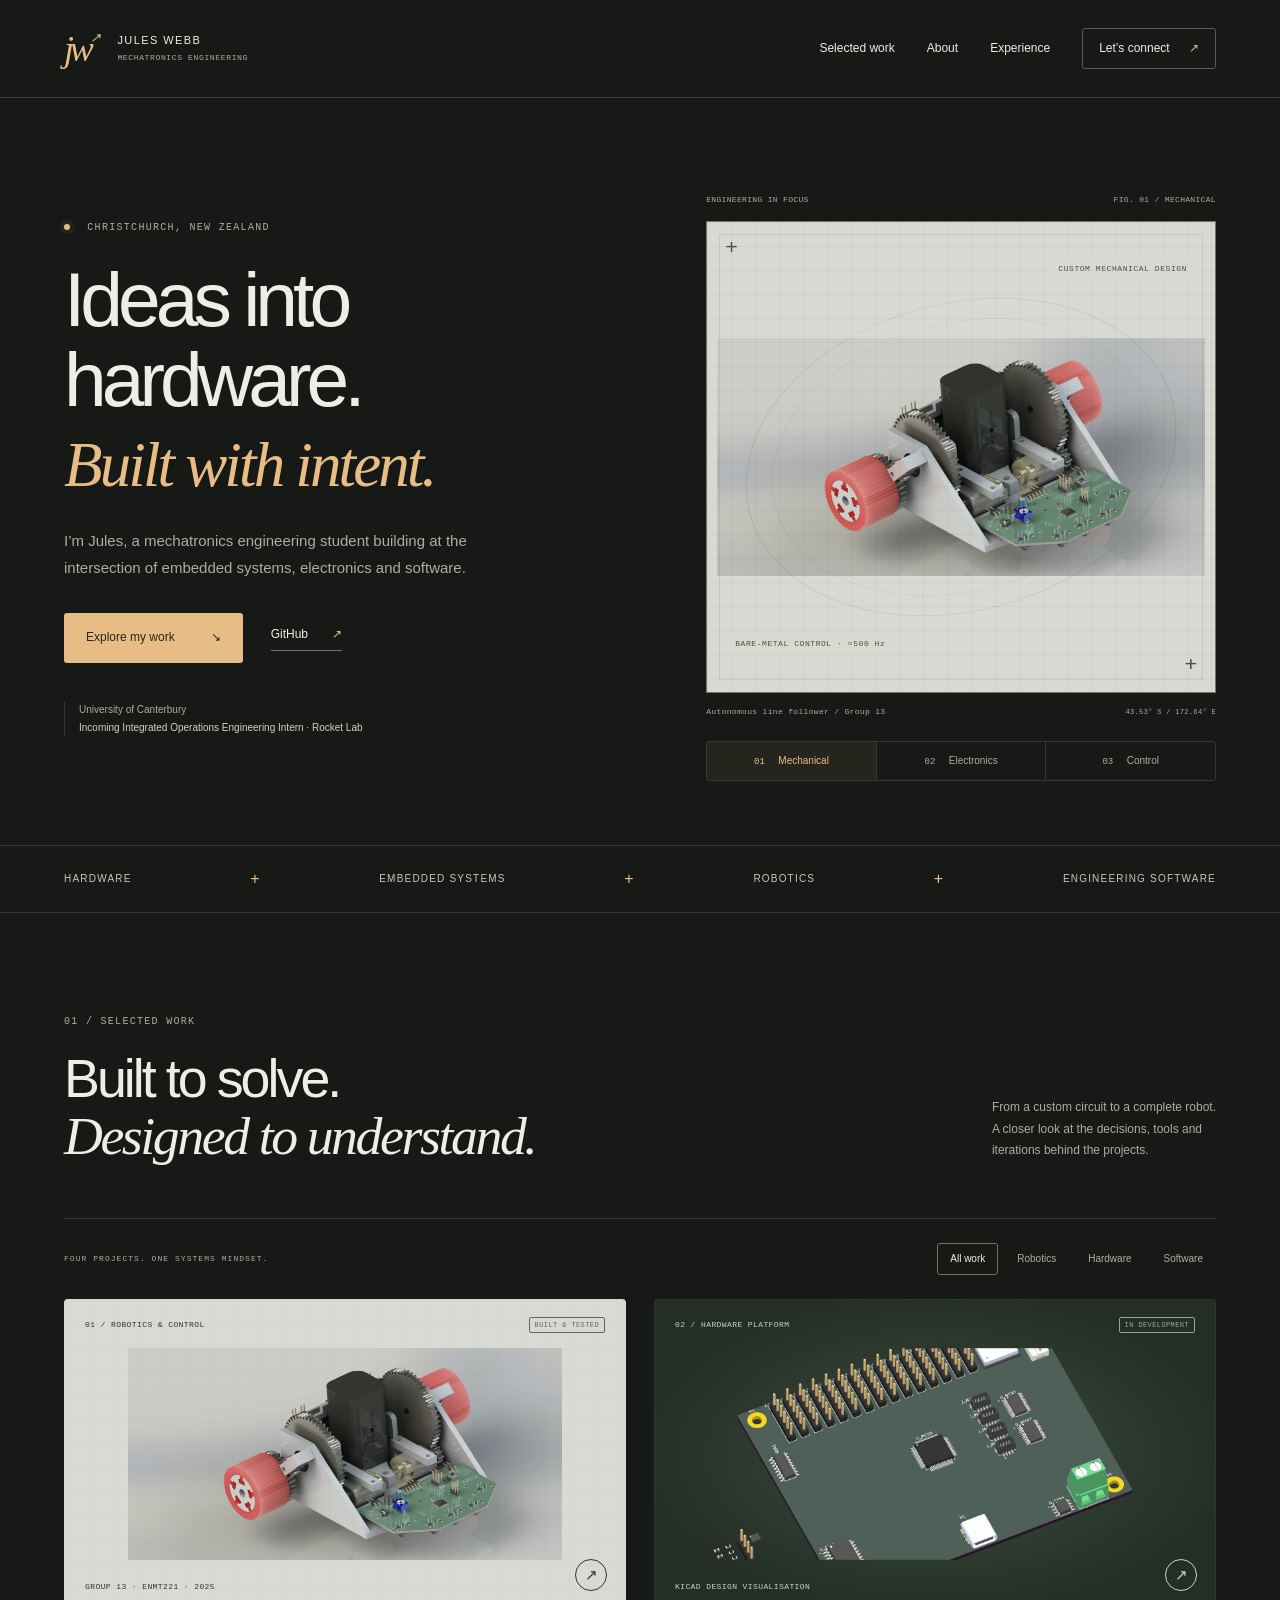
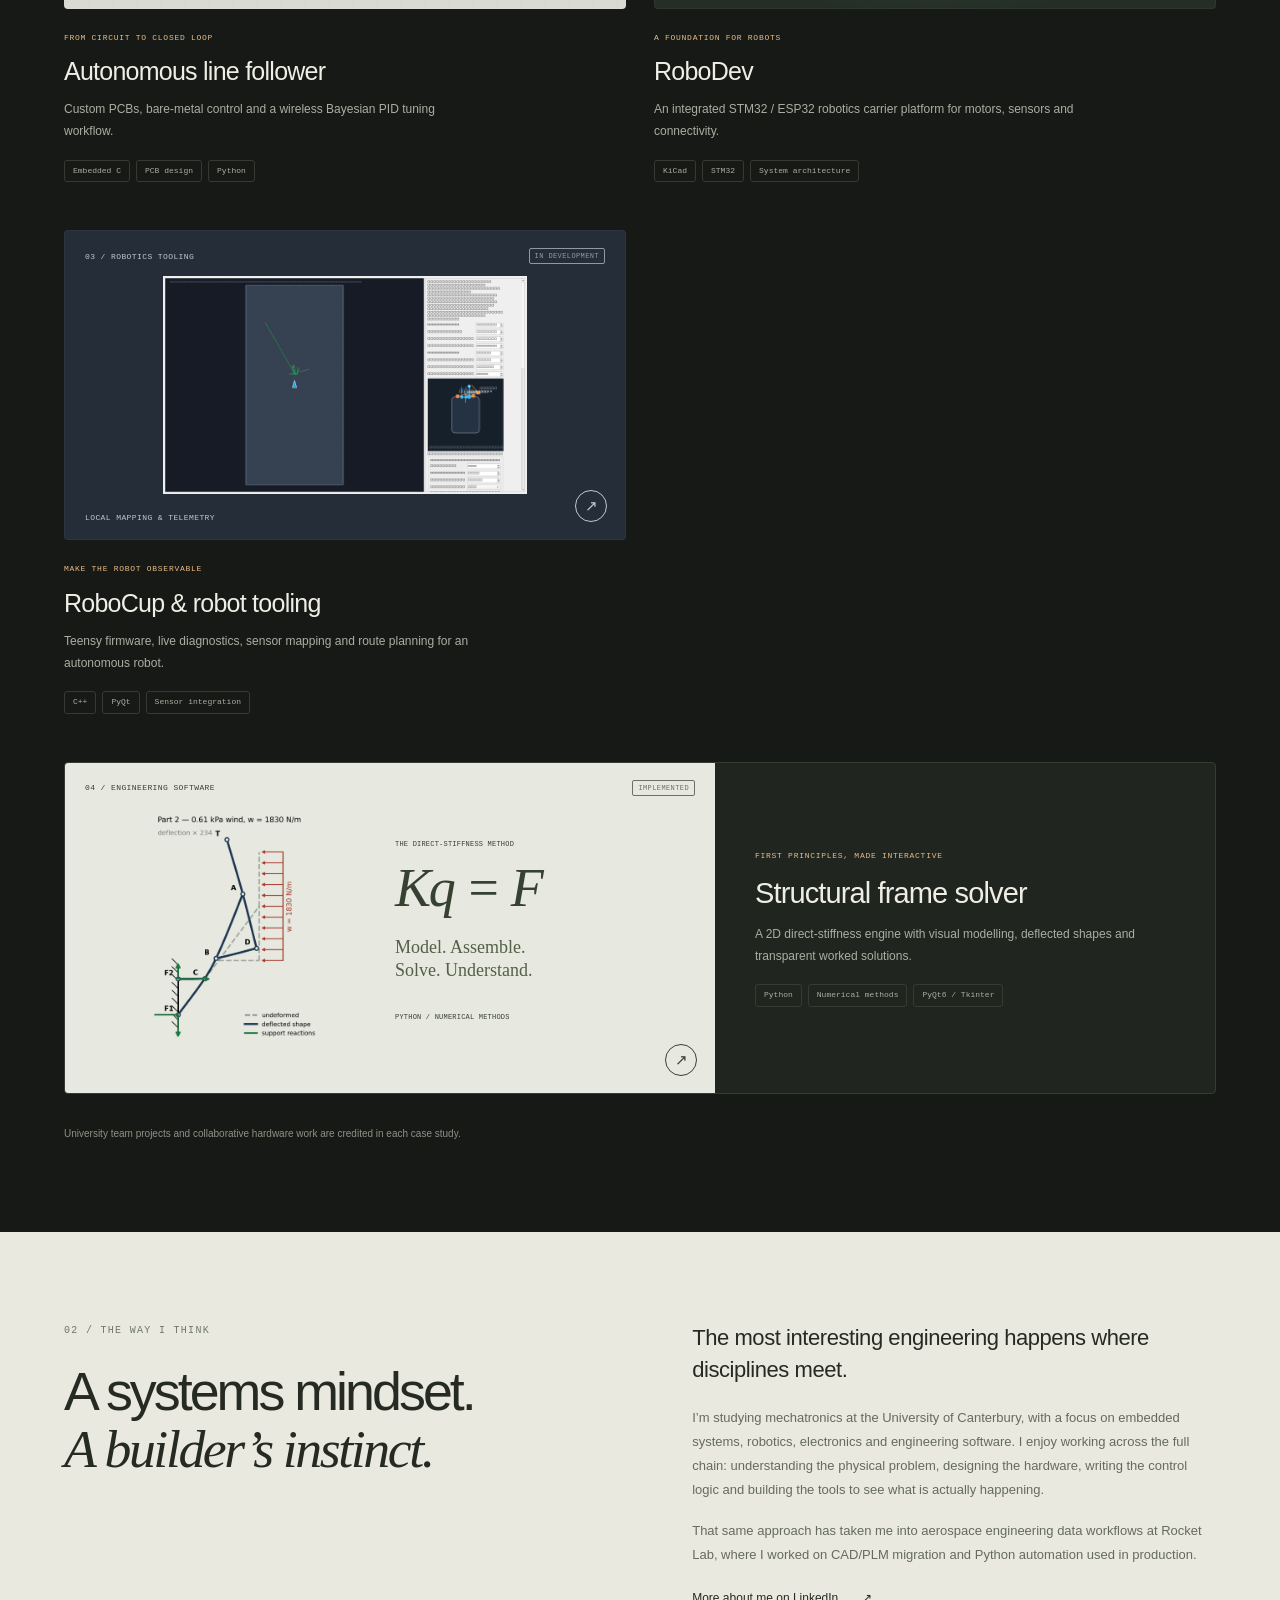
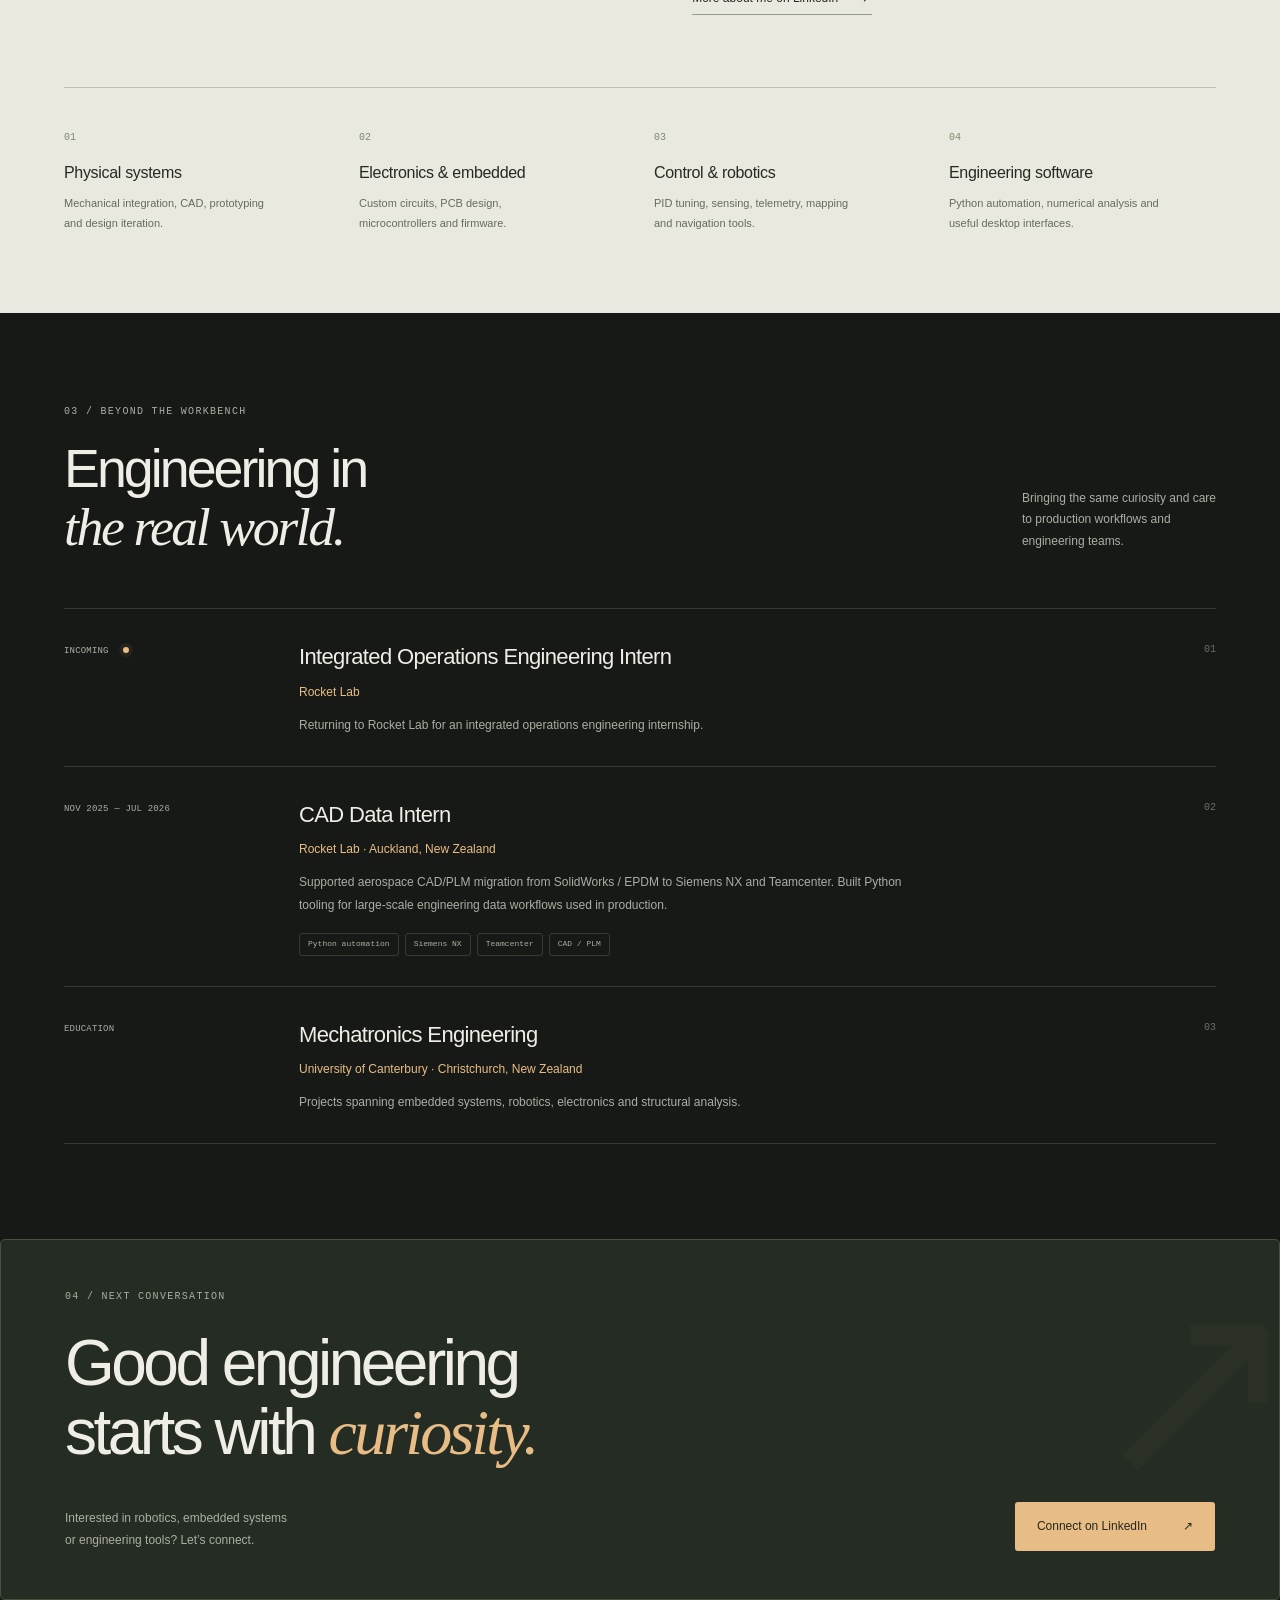
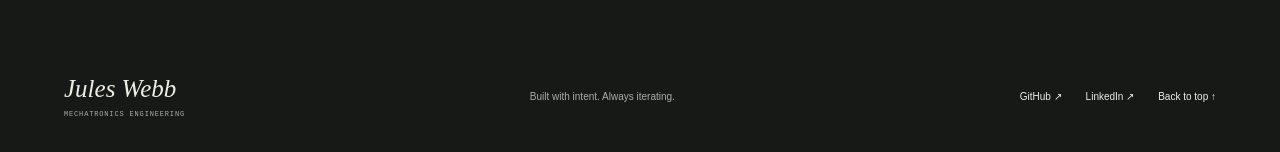
==== index.html @ 987310a7 "Build Jules Webb engineering portfolio for GitHub Pages" ====
<!doctype html>
<html lang="en">
<head>
  <meta charset="utf-8">
  <meta name="viewport" content="width=device-width, initial-scale=1">
  <meta name="theme-color" content="#171916">
  <title>Jules Webb — Mechatronics & Engineering</title>
  <meta name="description" content="Jules Webb's engineering portfolio. Embedded systems, custom electronics, robotics and engineering software. University of Canterbury · Rocket Lab experience.">
  <link rel="canonical" href="https://juleswwebb.github.io/portfolio/">
  <meta property="og:type" content="website">
  <meta property="og:title" content="Jules Webb — Engineering, from first principles to real systems.">
  <meta property="og:description" content="Explore projects in embedded systems, robotics, PCB design and engineering software.">
  <meta property="og:url" content="https://juleswwebb.github.io/portfolio/">
  <meta property="og:image" content="https://juleswwebb.github.io/portfolio/assets/social-preview.png">
  <meta name="twitter:card" content="summary_large_image">
  <link rel="icon" href="assets/favicon.svg" type="image/svg+xml">
  <link rel="stylesheet" href="styles.css">
  <script defer src="app.js"></script>
</head>
<body>
  <a class="skip-link" href="#main">Skip to content</a>
  <header class="header">
    <a class="brand" href="./" aria-label="Jules Webb, home"><span class="monogram">jw<span>↗</span></span><span>JULES WEBB<span class="brand-sub">MECHATRONICS ENGINEERING</span></span></a>
    <button class="menu-toggle" aria-expanded="false" aria-controls="navigation">Menu <span>+</span></button>
    <nav id="navigation" aria-label="Main navigation"><a href="#work">Selected work</a><a href="#about">About</a><a href="#experience">Experience</a><a class="nav-contact" href="#contact">Let’s connect <span>↗</span></a></nav>
  </header>
  <main id="main">
    <section class="hero wrap">
      <div class="hero-copy">
        <p class="eyebrow"><span class="status-dot"></span> CHRISTCHURCH, NEW ZEALAND</p>
        <h1>Ideas into<br>hardware.<br><em>Built with intent.</em></h1>
        <p class="hero-description">I’m Jules, a mechatronics engineering student building at the intersection of embedded systems, electronics and software.</p>
        <div class="hero-actions"><a class="button button-accent" href="#work">Explore my work <span>↘</span></a><a class="text-link" href="https://github.com/juleswwebb" target="_blank" rel="noopener noreferrer">GitHub <span>↗</span></a></div>
        <div class="hero-note"><span class="note-line"></span><p>University of Canterbury<br><strong>Incoming Integrated Operations Engineering Intern · Rocket Lab</strong></p></div>
      </div>
      <div class="hero-art" aria-label="Interactive views of the line-following robot project">
        <div class="art-heading"><span>ENGINEERING IN FOCUS</span><span>FIG. 01 / <span id="view-number">MECHANICAL</span></span></div>
        <div class="art-stage">
          <div class="crosshair crosshair-one" aria-hidden="true">+</div><div class="crosshair crosshair-two" aria-hidden="true">+</div>
          <div class="art-orbit" aria-hidden="true"></div>
          <img id="hero-image" src="assets/line-follower.webp" width="1600" height="781" alt="CAD render of the Group 13 line-following robot, showing the chassis, motors and front sensor board" fetchpriority="high">
          <span class="art-label label-top" id="art-label-top">CUSTOM MECHANICAL DESIGN</span>
          <span class="art-label label-bottom" id="art-label-bottom">BARE-METAL CONTROL · ≈500 Hz</span>
        </div>
        <div class="art-footer"><span id="view-caption" aria-live="polite">Autonomous line follower / Group 13</span><span class="art-coordinate">43.53° S / 172.64° E</span></div>
        <div class="view-controls" role="group" aria-label="Explore the robot’s subsystems"><button aria-pressed="true" data-view="mechanical">01 <span>Mechanical</span></button><button aria-pressed="false" data-view="electronics">02 <span>Electronics</span></button><button aria-pressed="false" data-view="control">03 <span>Control</span></button></div>
      </div>
    </section>
    <div class="discipline-strip"><div class="wrap"><span>HARDWARE</span><span class="strip-plus">+</span><span>EMBEDDED SYSTEMS</span><span class="strip-plus">+</span><span>ROBOTICS</span><span class="strip-plus">+</span><span>ENGINEERING SOFTWARE</span></div></div>
    <section id="work" class="work-section wrap">
      <div class="section-heading reveal"><div><p class="eyebrow">01 / SELECTED WORK</p><h2>Built to solve.<br><em>Designed to understand.</em></h2></div><p>From a custom circuit to a complete robot.<br>A closer look at the decisions, tools and<br>iterations behind the projects.</p></div>
      <div class="work-toolbar"><span class="small-label">FOUR PROJECTS. ONE SYSTEMS MINDSET.</span><div class="filters" role="group" aria-label="Filter projects"><button data-filter="all" aria-pressed="true">All work</button><button data-filter="robotics" aria-pressed="false">Robotics</button><button data-filter="hardware" aria-pressed="false">Hardware</button><button data-filter="software" aria-pressed="false">Software</button></div></div>
      <div class="project-grid" id="project-grid">
        <a class="project-card project-featured reveal" data-categories="robotics hardware software" href="line-follower.html">
          <div class="project-image image-light"><div class="image-topline"><span>01 / ROBOTICS & CONTROL</span><span class="project-status">BUILT & TESTED</span></div><img src="assets/line-follower.webp" width="1600" height="781" alt="Line-following robot CAD assembly" loading="lazy"><span class="image-caption">GROUP 13 · ENMT221 · 2025</span><span class="project-arrow" aria-hidden="true">↗</span></div>
          <div class="project-info"><div><p class="eyebrow">FROM CIRCUIT TO CLOSED LOOP</p><h3>Autonomous line follower</h3><p>Custom PCBs, bare-metal control and a wireless Bayesian PID tuning workflow.</p></div><div class="tags"><span>Embedded C</span><span>PCB design</span><span>Python</span></div></div>
        </a>
        <a class="project-card reveal" data-categories="hardware" href="robodev.html">
          <div class="project-image image-board"><div class="image-topline"><span>02 / HARDWARE PLATFORM</span><span class="project-status">IN DEVELOPMENT</span></div><img src="assets/robodev-board.webp" width="1400" height="1000" alt="KiCad 3D view of the RoboDev signals board design in progress" loading="lazy"><span class="image-caption">KICAD DESIGN VISUALISATION</span><span class="project-arrow" aria-hidden="true">↗</span></div>
          <div class="project-info"><div><p class="eyebrow">A FOUNDATION FOR ROBOTS</p><h3>RoboDev</h3><p>An integrated STM32 / ESP32 robotics carrier platform for motors, sensors and connectivity.</p></div><div class="tags"><span>KiCad</span><span>STM32</span><span>System architecture</span></div></div>
        </a>
        <a class="project-card reveal" data-categories="robotics software" href="robocup.html">
          <div class="project-image image-arena"><div class="image-topline"><span>03 / ROBOTICS TOOLING</span><span class="project-status">IN DEVELOPMENT</span></div><img src="assets/arena-map.webp" width="1500" height="900" alt="Robot arena mapping tool displaying measured range observations and the robot trail" loading="lazy"><span class="image-caption">LOCAL MAPPING & TELEMETRY</span><span class="project-arrow" aria-hidden="true">↗</span></div>
          <div class="project-info"><div><p class="eyebrow">MAKE THE ROBOT OBSERVABLE</p><h3>RoboCup & robot tooling</h3><p>Teensy firmware, live diagnostics, sensor mapping and route planning for an autonomous robot.</p></div><div class="tags"><span>C++</span><span>PyQt</span><span>Sensor integration</span></div></div>
        </a>
        <a class="project-card project-wide reveal" data-categories="software" href="frame-solver.html">
          <div class="project-image image-frame"><div class="image-topline"><span>04 / ENGINEERING SOFTWARE</span><span class="project-status">IMPLEMENTED</span></div><div class="frame-presentation"><img src="assets/frame-analysis.webp" width="856" height="1145" alt="Structural frame analysis showing undeformed and deflected shapes with support reactions" loading="lazy"><div class="frame-equation" aria-hidden="true"><span>THE DIRECT-STIFFNESS METHOD</span><strong>Kq = F</strong><p>Model. Assemble.<br>Solve. Understand.</p><span>PYTHON / NUMERICAL METHODS</span></div></div><span class="project-arrow" aria-hidden="true">↗</span></div>
          <div class="project-info"><div><p class="eyebrow">FIRST PRINCIPLES, MADE INTERACTIVE</p><h3>Structural frame solver</h3><p>A 2D direct-stiffness engine with visual modelling, deflected shapes and transparent worked solutions.</p></div><div class="tags"><span>Python</span><span>Numerical methods</span><span>PyQt6 / Tkinter</span></div></div>
        </a>
      </div>
      <p class="work-footnote">University team projects and collaborative hardware work are credited in each case study.</p>
    </section>
    <section id="about" class="about-section">
      <div class="wrap about-layout"><div class="reveal"><p class="eyebrow">02 / THE WAY I THINK</p><h2>A systems mindset.<br><em>A builder’s instinct.</em></h2></div><div class="about-copy reveal"><p class="large-copy">The most interesting engineering happens where disciplines meet.</p><p>I’m studying mechatronics at the University of Canterbury, with a focus on embedded systems, robotics, electronics and engineering software. I enjoy working across the full chain: understanding the physical problem, designing the hardware, writing the control logic and building the tools to see what is actually happening.</p><p>That same approach has taken me into aerospace engineering data workflows at Rocket Lab, where I worked on CAD/PLM migration and Python automation used in production.</p><a class="text-link dark-link" href="https://www.linkedin.com/in/jules-webb-585821216/" target="_blank" rel="noopener noreferrer">More about me on LinkedIn <span>↗</span></a></div>
      <div class="capability-grid"><div class="capability reveal"><span>01</span><h3>Physical systems</h3><p>Mechanical integration, CAD, prototyping and design iteration.</p></div><div class="capability reveal"><span>02</span><h3>Electronics & embedded</h3><p>Custom circuits, PCB design, microcontrollers and firmware.</p></div><div class="capability reveal"><span>03</span><h3>Control & robotics</h3><p>PID tuning, sensing, telemetry, mapping and navigation tools.</p></div><div class="capability reveal"><span>04</span><h3>Engineering software</h3><p>Python automation, numerical analysis and useful desktop interfaces.</p></div></div></div>
    </section>
    <section id="experience" class="experience-section wrap">
      <div class="section-heading reveal"><div><p class="eyebrow">03 / BEYOND THE WORKBENCH</p><h2>Engineering in<br><em>the real world.</em></h2></div><p>Bringing the same curiosity and care<br>to production workflows and<br>engineering teams.</p></div>
      <div class="experience-row reveal"><div class="experience-date">INCOMING<span class="status-dot"></span></div><div><h3>Integrated Operations Engineering Intern</h3><p class="experience-company">Rocket Lab</p><p class="experience-description">Returning to Rocket Lab for an integrated operations engineering internship.</p></div><span class="experience-index">01</span></div>
      <div class="experience-row reveal"><div class="experience-date">NOV 2025 — JUL 2026</div><div><h3>CAD Data Intern</h3><p class="experience-company">Rocket Lab · Auckland, New Zealand</p><p class="experience-description">Supported aerospace CAD/PLM migration from SolidWorks / EPDM to Siemens NX and Teamcenter. Built Python tooling for large-scale engineering data workflows used in production.</p><div class="tags"><span>Python automation</span><span>Siemens NX</span><span>Teamcenter</span><span>CAD / PLM</span></div></div><span class="experience-index">02</span></div>
      <div class="experience-row reveal"><div class="experience-date">EDUCATION</div><div><h3>Mechatronics Engineering</h3><p class="experience-company">University of Canterbury · Christchurch, New Zealand</p><p class="experience-description">Projects spanning embedded systems, robotics, electronics and structural analysis.</p></div><span class="experience-index">03</span></div>
    </section>
    <section id="contact" class="contact-section wrap reveal"><p class="eyebrow">04 / NEXT CONVERSATION</p><h2>Good engineering<br>starts with <em>curiosity.</em></h2><div class="contact-bottom"><p>Interested in robotics, embedded systems<br>or engineering tools? Let’s connect.</p><a class="button button-accent" href="https://www.linkedin.com/in/jules-webb-585821216/" target="_blank" rel="noopener noreferrer">Connect on LinkedIn <span>↗</span></a></div><div class="contact-orbit" aria-hidden="true">↗</div></section>
  </main>
  <footer class="footer wrap"><a class="footer-name" href="./">Jules Webb<span>MECHATRONICS ENGINEERING</span></a><p>Built with intent. Always iterating.</p><div><a href="https://github.com/juleswwebb" target="_blank" rel="noopener noreferrer">GitHub ↗</a><a href="https://www.linkedin.com/in/jules-webb-585821216/" target="_blank" rel="noopener noreferrer">LinkedIn ↗</a><a href="#main">Back to top ↑</a></div></footer>
</body>
</html>
---- styles.css ----
@charset "UTF-8";
:root{--bg:#171916;--panel:#20231f;--ink:#efeee6;--muted:#abaea3;--line:#353a32;--accent:#e8bd85;--paper:#eae9df;--dark:#252a22;--sans:Arial,Helvetica,sans-serif;--serif:Georgia,'Times New Roman',serif;--mono:'SFMono-Regular',Consolas,'Liberation Mono',monospace}
*{box-sizing:border-box}html{scroll-behavior:smooth;scroll-padding-top:100px}body{margin:0;background:var(--bg);color:var(--ink);font-family:var(--sans);font-size:15px;line-height:1.6;-webkit-font-smoothing:antialiased}a{color:inherit;text-decoration:none}button{font:inherit;color:inherit;cursor:pointer}button,a{-webkit-tap-highlight-color:transparent}button{background:none;border:0}img{max-width:100%;display:block}::selection{color:var(--bg);background:var(--accent)}:focus-visible{outline:2px solid var(--accent);outline-offset:6px}button:focus-visible{outline-offset:3px}h1,h2,h3,p{margin:0}h1,h2{font-weight:400;line-height:1.07;letter-spacing:-.055em}h1 em,h2 em{font-family:var(--serif);font-weight:400;letter-spacing:-.045em}h3{font-weight:500;letter-spacing:-.03em}p{color:var(--muted)}.wrap{max-width:1320px;padding-left:64px;padding-right:64px;margin:auto}.eyebrow,.small-label{font-family:var(--mono);font-size:10px;line-height:1.7;letter-spacing:.13em;color:var(--muted)}.eyebrow{margin-bottom:24px}.status-dot{display:inline-block;width:6px;height:6px;border-radius:50%;background:var(--accent);margin-right:10px;box-shadow:0 0 0 4px #e8bd8510}.header{max-width:1480px;margin:auto;padding:28px 64px;display:flex;align-items:center;justify-content:space-between;gap:24px;border-bottom:1px solid var(--line)}.brand{display:flex;align-items:center;gap:16px;font-size:11px;letter-spacing:.13em}.monogram{font-family:var(--serif);font-style:italic;font-size:36px;line-height:1;letter-spacing:-.12em;position:relative;padding-right:12px;color:var(--accent)}.monogram>span{font-family:var(--sans);font-size:13px;position:absolute;top:0;right:0;letter-spacing:0}.brand-sub{display:block;font-family:var(--mono);font-size:8px;color:var(--muted);letter-spacing:.08em;margin-top:3px}.header nav{display:flex;align-items:center;gap:32px;font-size:12px}.header nav>a{transition:color .2s}.header nav>a:hover{color:var(--accent)}.nav-contact{border:1px solid #595c50;padding:10px 16px;border-radius:3px}.nav-contact span{margin-left:16px;color:var(--accent)}.menu-toggle{display:none}.hero{padding-top:86px;padding-bottom:74px;display:grid;grid-template-columns:1.15fr 1fr;gap:56px;align-items:center}.hero h1{font-size:clamp(58px,6vw,85px);line-height:1.04;letter-spacing:-.065em}.hero h1 em{font-size:.82em;white-space:nowrap;color:var(--accent)}.hero-description{max-width:420px;font-size:15px;line-height:1.8;margin-top:28px}.hero-actions{display:flex;align-items:center;gap:28px;margin-top:32px}.button{display:inline-flex;align-items:center;justify-content:space-between;gap:36px;font-size:12px;padding:15px 22px;border-radius:3px;transition:background .2s,transform .2s}.button:hover{transform:translateY(-2px)}.button-accent{background:var(--accent);color:#23281f}.button-accent:hover{background:#f4d2a6}.text-link{font-size:12px;display:inline-flex;gap:24px;align-items:center;border-bottom:1px solid #707368;padding-bottom:6px}.text-link span{color:var(--accent)}.hero-note{display:flex;gap:14px;margin-top:38px;align-items:center}.note-line{height:34px;border-left:1px solid var(--line)}.hero-note p{font-size:10px;line-height:1.8}.hero-note strong{font-weight:400;color:#d0d2c8;font-size:10px}.hero-art{min-width:0;position:relative;transform:translateY(10px)}.art-heading,.art-footer{display:flex;align-items:center;justify-content:space-between;font-family:var(--mono);font-size:8px;letter-spacing:.04em;color:var(--muted);gap:8px}.art-heading{padding-bottom:14px}.art-stage{position:relative;background:#d8d9d2;aspect-ratio:1.08;overflow:hidden;border:1px solid #6e7766;color:#485145;background-image:linear-gradient(#64735a12 1px,transparent 1px),linear-gradient(90deg,#64735a12 1px,transparent 1px);background-size:24px 24px}.art-stage::after{content:'';position:absolute;inset:12px;border:1px solid #626e5526;pointer-events:none}.art-stage img{width:100%;height:100%;object-fit:contain;padding:44px 10px;mix-blend-mode:multiply;position:relative;z-index:1;transition:opacity .18s;filter:contrast(1.025)}.art-stage[data-view="electronics"]{background:#102031}.art-stage[data-view="electronics"] img{mix-blend-mode:normal;padding:28px;object-fit:contain}.art-stage[data-view="control"]{background:#e4e4e0}.art-stage[data-view="control"] img{mix-blend-mode:normal;padding:40px 20px}.art-orbit{position:absolute;inset:35px;border:1px solid #6e77662a;border-radius:50%;transform:rotate(-15deg) scaleY(.77)}.art-orbit::before{content:'';position:absolute;inset:25px;border:1px dashed #6e776631;border-radius:50%}.crosshair{position:absolute;font-family:var(--mono);font-size:21px;line-height:1;z-index:2}.crosshair-one{top:16px;left:18px}.crosshair-two{bottom:16px;right:18px}.art-label{position:absolute;z-index:2;font:8px var(--mono);letter-spacing:.07em;background:#d8d9d2c9;padding:6px 8px}.label-top{top:36px;right:20px}.label-bottom{bottom:38px;left:20px}.art-footer{padding-top:13px;font-size:8px}.art-coordinate{font-size:7px}.view-controls{display:flex;border:1px solid var(--line);margin-top:22px;border-radius:3px;overflow:hidden}.view-controls button{font-family:var(--mono);font-size:9px;flex:1;padding:11px 5px;color:var(--muted);transition:background .2s}.view-controls button+button{border-left:1px solid var(--line)}.view-controls button span{font-family:var(--sans);margin-left:8px;font-size:10px}.view-controls button[aria-pressed="true"]{background:#e8bd8512;color:var(--accent)}.view-controls button:hover{background:#e8bd850a}.discipline-strip{border-top:1px solid var(--line);border-bottom:1px solid var(--line)}.discipline-strip .wrap{display:flex;justify-content:space-between;align-items:center;padding-top:20px;padding-bottom:20px;gap:18px;font-size:10px;letter-spacing:.12em;color:#c6c8bc}.strip-plus{color:var(--accent);font-size:16px}.work-section{padding-top:100px;padding-bottom:90px}.section-heading{display:flex;justify-content:space-between;gap:40px;align-items:flex-end;margin-bottom:52px}.section-heading h2,.about-section h2{font-size:clamp(36px,4.2vw,56px)}.section-heading>p{font-size:12px;line-height:1.8;padding-bottom:4px}.section-heading .eyebrow{margin-bottom:20px}.work-toolbar{display:flex;align-items:center;justify-content:space-between;border-top:1px solid var(--line);padding:24px 0}.small-label{font-size:8px}.filters{display:flex;gap:6px}.filters button{font-size:10px;color:var(--muted);padding:7px 12px;border:1px solid transparent;border-radius:3px}.filters button[aria-pressed="true"]{border-color:#6b7260;color:var(--ink)}.filters button:hover{color:var(--accent)}.project-grid{display:grid;grid-template-columns:1fr 1fr;gap:48px 28px}.project-card{min-width:0;display:block}.project-card[hidden]{display:none}.project-image{position:relative;height:310px;overflow:hidden;background:var(--panel);border-radius:4px;border:1px solid #ffffff0a}.project-image>img{width:100%;height:100%;object-fit:contain;padding:48px 12px;transition:transform .65s cubic-bezier(.2,.8,.2,1)}.project-card:hover .project-image>img{transform:scale(1.045)}.project-card:hover .project-arrow{background:var(--accent);color:var(--bg);transform:translate(2px,-2px)}.image-light{background:#d9dad3;color:#30372c;background-image:linear-gradient(#7082610b 1px,transparent 1px),linear-gradient(90deg,#7082610b 1px,transparent 1px);background-size:24px 24px}.image-light>img{mix-blend-mode:multiply}.image-topline{position:absolute;left:20px;right:20px;top:17px;display:flex;justify-content:space-between;align-items:center;font:8px var(--mono);letter-spacing:.05em;z-index:2;gap:10px}.project-status{border:1px solid currentColor;border-radius:2px;padding:3px 5px;opacity:.7;font-size:7px;white-space:nowrap}.image-caption{position:absolute;bottom:17px;left:20px;font:8px var(--mono);letter-spacing:.05em;z-index:2}.project-arrow{position:absolute;right:18px;bottom:17px;border:1px solid currentColor;border-radius:50%;width:32px;height:32px;display:grid;place-items:center;transition:background .2s,transform .2s;z-index:2}.image-board{background:#242e27;color:#cad3c7;background-image:radial-gradient(ellipse at center,#3d4e3d 0,transparent 75%)}.image-board>img{padding:39px 32px;object-fit:cover;object-position:center;transform:scale(.92)}.project-card:hover .image-board>img{transform:scale(.97)}.image-arena{background:#242d38;color:#bdc8d5}.image-arena>img{padding:45px 22px;object-fit:contain}.project-info{padding-top:22px}.project-info .eyebrow{font-size:8px;letter-spacing:.09em;color:var(--accent);margin-bottom:7px}.project-info h3{font-size:25px;margin-bottom:8px}.project-info p:not(.eyebrow){font-size:12px;line-height:1.8;max-width:420px}.tags{display:flex;flex-wrap:wrap;gap:6px;margin-top:17px}.tags span{font-family:var(--mono);font-size:8px;border:1px solid var(--line);padding:4px 8px;border-radius:3px;color:var(--muted)}.project-wide{grid-column:1/-1;display:grid;grid-template-columns:1.3fr 1fr;align-items:center;background:#21251f;border:1px solid var(--line);border-radius:4px;overflow:hidden}.project-wide .project-image{border:0;border-radius:0;height:330px}.project-wide .project-info{padding:32px 40px}.project-wide .project-info h3{font-size:29px}.image-frame{background:#e7e8df;color:#374131}.frame-presentation{display:grid;grid-template-columns:1fr 1fr;height:100%;align-items:center;padding:40px 25px;gap:10px}.frame-presentation>img{max-height:240px;max-width:100%;width:auto;margin:auto;mix-blend-mode:multiply;transition:transform .5s}.project-card:hover .frame-presentation>img{transform:scale(1.025)}.frame-equation>span{font:7px var(--mono);letter-spacing:.03em}.frame-equation strong{display:block;font:italic 54px var(--serif);line-height:1.3;letter-spacing:-.04em}.frame-equation p{font:18px/1.3 var(--serif);color:#536148;margin:12px 0 20px}.work-footnote{font-size:10px;color:#8d9386;margin-top:32px}.about-section{background:var(--paper);color:var(--dark);padding:90px 0 80px}.about-section p{color:#656b5e}.about-section .eyebrow{color:#6f7966}.about-layout{display:grid;grid-template-columns:1.1fr 1fr;gap:52px}.about-copy .large-copy{color:var(--dark);font-size:22px;line-height:1.45;margin-bottom:20px;letter-spacing:-.02em}.about-copy p:not(.large-copy){font-size:13px;line-height:1.85;margin-bottom:17px}.dark-link{color:var(--dark);margin-top:5px;border-color:#969d8d}.dark-link span{color:var(--dark)}.capability-grid{grid-column:1/-1;display:grid;grid-template-columns:repeat(4,1fr);border-top:1px solid #bbc0b1;margin-top:20px;padding-top:35px;gap:28px}.capability>span{font:10px var(--mono);color:#7c886e}.capability h3{font-size:16px;margin:13px 0 8px;letter-spacing:-.02em}.capability p{font-size:11px;line-height:1.8;max-width:215px}.experience-section{padding-top:90px;padding-bottom:95px}.experience-row{padding:30px 0;border-top:1px solid var(--line);display:grid;grid-template-columns:210px 1fr 30px;gap:25px}.experience-row:last-child{border-bottom:1px solid var(--line)}.experience-date{font:9px/1.6 var(--mono);color:var(--muted);padding-top:5px;letter-spacing:.02em}.experience-date .status-dot{margin-left:14px;margin-right:0}.experience-row h3{font-size:22px;margin-bottom:8px}.experience-company{font-size:12px;color:var(--accent);margin-bottom:12px}.experience-description{font-size:12px;line-height:1.85;max-width:615px}.experience-index{font:10px var(--mono);color:#696f62;text-align:right;padding-top:5px}.contact-section{position:relative;overflow:hidden;background:#252c23;border:1px solid #49513e;border-radius:5px;margin-bottom:75px;padding-top:48px;padding-bottom:48px}.contact-section h2{font-size:clamp(40px,5vw,68px);max-width:700px;position:relative;z-index:1}.contact-section h2 em{color:var(--accent)}.contact-bottom{display:flex;justify-content:space-between;align-items:flex-end;margin-top:35px;gap:30px;position:relative;z-index:1}.contact-bottom p{font-size:12px;line-height:1.8}.contact-orbit{position:absolute;right:-25px;top:-35px;font-size:260px;line-height:1.4;color:#e8bd8507;transform:rotate(0deg);pointer-events:none}.footer{display:flex;justify-content:space-between;align-items:center;gap:25px;padding-bottom:34px}.footer-name{font:italic 25px var(--serif)}.footer-name>span{display:block;font:7px var(--mono);letter-spacing:.12em;color:var(--muted);margin-top:7px}.footer>p{font-size:10px}.footer>div{display:flex;gap:24px;font-size:10px}.footer a:hover{color:var(--accent)}.skip-link{position:fixed;left:20px;top:-100px;z-index:10;background:var(--accent);color:var(--bg);padding:10px 18px}.skip-link:focus{top:15px}.reveal{opacity:1;transform:none}.motion-ready .reveal{opacity:0;transform:translateY(18px);transition:opacity .65s,transform .65s}.motion-ready .reveal.is-visible{opacity:1;transform:none}
/* Case studies */
.case-breadcrumb{display:flex;justify-content:space-between;align-items:center;padding-top:36px;font:10px var(--mono);color:var(--muted)}.case-breadcrumb a:hover{color:var(--accent)}.case-hero{padding-top:58px;padding-bottom:48px;display:grid;grid-template-columns:1.15fr .85fr;gap:65px;align-items:end}.case-hero h1{font-size:clamp(44px,5.5vw,72px);line-height:1.05}.case-hero .eyebrow{color:var(--accent)}.case-hero p:not(.eyebrow){font-size:14px;line-height:1.8}.case-meta{font:9px var(--mono);color:var(--muted);margin-top:25px}.case-cover{margin:0;position:relative;border-radius:4px;overflow:hidden;border:1px solid var(--line);background:#d9dad3}.case-cover>img{width:100%;height:440px;object-fit:contain;padding:32px 50px;mix-blend-mode:multiply}.case-cover.dark-cover{background:#26322a}.case-cover.dark-cover img{mix-blend-mode:normal}.case-cover.arena-cover{background:#242d38}.case-cover.arena-cover img{mix-blend-mode:normal}.case-cover.frame-cover>img{height:470px;padding:30px;object-fit:contain}.case-cover figcaption{font:9px/1.7 var(--mono);color:#454f3d;border-top:1px solid #747d6940;padding:12px 20px;background:#e2e4d9}.case-cover.dark-cover figcaption,.case-cover.arena-cover figcaption{background:#20291f;color:#c5cbbf;border-color:var(--line)}.case-stats{display:grid;grid-template-columns:repeat(3,1fr);border:1px solid var(--line);border-radius:4px;margin-top:25px;margin-bottom:60px}.case-stat{padding:24px 28px}.case-stat+.case-stat{border-left:1px solid var(--line)}.case-stat strong{font-weight:400;font-size:30px;letter-spacing:-.04em;display:block;color:var(--accent)}.case-stat span{font:9px var(--mono);color:var(--muted)}.case-layout{display:grid;grid-template-columns:200px 1fr;gap:65px;padding-bottom:75px}.case-aside{align-self:start;position:sticky;top:35px;font-size:10px;color:var(--muted)}.case-aside>p{font:9px var(--mono);margin-bottom:18px}.case-aside a{display:block;padding:7px 0}.case-aside a:hover{color:var(--accent)}.case-content section{margin-bottom:45px;scroll-margin-top:35px}.case-content h2{font-size:33px;letter-spacing:-.04em;margin-bottom:20px}.case-content p,.case-content li{font-size:14px;line-height:1.9;color:var(--muted);max-width:750px}.case-content p+p{margin-top:16px}.case-content ul{padding-left:19px;margin-top:20px}.case-content li{padding-left:4px;margin-bottom:10px}.case-content strong{color:#d7dace;font-weight:500}.case-content .eyebrow{font-size:9px;margin-bottom:12px}.decision-list{border-top:1px solid var(--line);margin-top:24px}.decision{padding:19px 0;border-bottom:1px solid var(--line);display:grid;grid-template-columns:30px 1fr;gap:15px}.decision>span{font:10px var(--mono);color:var(--accent);padding-top:5px}.decision h3{font-size:17px;margin-bottom:7px}.decision p{font-size:12px}.case-gallery{display:grid;grid-template-columns:1fr 1fr;gap:18px;margin-top:25px}.gallery-item{margin:0}.gallery-button{width:100%;display:block;background:#e5e7dd;border:1px solid var(--line);padding:14px;border-radius:3px;position:relative;overflow:hidden}.gallery-button img{height:220px;object-fit:contain;margin:auto;width:100%;transition:transform .4s}.gallery-button:hover img{transform:scale(1.03)}.gallery-button::after{content:'↗';position:absolute;right:10px;bottom:6px;color:#35452c;font-size:16px}.gallery-item figcaption{font:9px/1.7 var(--mono);color:var(--muted);padding:9px 0}.case-callout{background:#252c23;border-left:2px solid var(--accent);padding:22px 26px;border-radius:0 4px 4px 0;margin-top:22px}.case-callout h3{font-size:18px;margin-bottom:10px}.case-callout p{font-size:12px}.case-next{display:flex;justify-content:space-between;align-items:center;gap:30px;border-top:1px solid var(--line);padding-top:32px;padding-bottom:60px}.case-next .eyebrow{margin-bottom:10px}.case-next h3{font-size:29px}.case-next>a{display:flex;gap:22px;align-items:center}.case-next>a>span{font-size:40px;color:var(--accent)}.case-next>a:hover h3{color:var(--accent)}.lightbox{max-width:min(1100px,94vw);max-height:94vh;background:var(--bg);border:1px solid #5c6452;border-radius:5px;padding:45px 20px 20px;color:var(--ink)}.lightbox::backdrop{background:#0b100be8;backdrop-filter:blur(5px)}.lightbox img{max-height:72vh;max-width:100%;object-fit:contain;margin:auto;background:#ddd}.lightbox p{font:11px var(--mono);padding-top:12px}.lightbox-close{position:absolute;right:12px;top:6px;font-size:24px;line-height:1.3;width:32px;height:32px}.lightbox-close:hover{color:var(--accent)}
@media(min-width:1450px){.hero h1{font-size:88px}.header{padding-left:80px;padding-right:80px}}
@media(max-width:1100px){.wrap{padding-left:40px;padding-right:40px}.header{padding:24px 40px}.hero{gap:35px;padding-top:65px}.hero h1{font-size:65px}.hero h1 em{font-size:.79em}.header nav{gap:20px}.art-heading,.art-footer{font-size:7px}.art-coordinate{display:none}.project-image{height:280px}.project-wide .project-info{padding:28px}.contact-section{margin-left:40px;margin-right:40px}.case-layout{gap:40px;grid-template-columns:155px 1fr}.case-hero{gap:40px}.case-stat{padding:20px}.experience-row{grid-template-columns:170px 1fr 20px}}
@media(max-width:800px){.wrap{padding-left:26px;padding-right:26px}.header{padding:21px 26px;position:relative}.brand{gap:12px}.brand-sub{font-size:7px}.menu-toggle{display:block;font-size:11px;border:1px solid var(--line);padding:8px 12px;border-radius:3px}.menu-toggle span{margin-left:18px;color:var(--accent)}.header nav{display:none;position:absolute;top:100%;left:0;right:0;z-index:5;background:var(--bg);padding:25px 26px;border-bottom:1px solid var(--line);box-shadow:0 15px 20px #0004;align-items:stretch;gap:20px}.header nav.is-open{display:flex;flex-direction:column}.nav-contact{align-self:flex-start}.hero{grid-template-columns:1fr;gap:44px;padding-top:52px;padding-bottom:44px}.hero h1{font-size:clamp(52px,10vw,78px)}.hero h1 em{font-size:.88em}.hero-description{max-width:480px}.hero-art{max-width:600px;width:100%;margin:auto;transform:none}.art-stage{aspect-ratio:1.4}.art-heading,.art-footer{font-size:9px}.art-coordinate{display:inline;font-size:8px}.view-controls button{padding:13px 8px}.view-controls button span{font-size:12px}.discipline-strip .wrap{gap:12px;font-size:8px;letter-spacing:.03em;padding-top:17px;padding-bottom:17px}.strip-plus{font-size:12px}.work-section{padding-top:65px;padding-bottom:65px}.section-heading{margin-bottom:35px;gap:24px}.section-heading>p{font-size:10px}.section-heading h2,.about-section h2{font-size:39px}.work-toolbar{align-items:flex-start;gap:15px;flex-direction:column;padding:20px 0}.filters{margin-left:-12px}.project-grid{gap:34px 22px}.project-image{height:245px}.image-topline{left:12px;right:12px;font-size:7px}.project-status{font-size:6px}.image-caption{left:12px;font-size:7px}.project-info h3{font-size:23px}.project-info p:not(.eyebrow){font-size:11px}.tags span{font-size:7px}.project-wide{grid-template-columns:1fr}.project-wide .project-info{padding:25px}.project-wide .project-image{height:320px}.about-section{padding:62px 0}.about-layout{grid-template-columns:1fr;gap:30px}.about-copy{max-width:570px}.capability-grid{grid-template-columns:repeat(2,1fr);gap:30px;margin-top:8px;padding-top:28px}.experience-section{padding-top:65px;padding-bottom:65px}.experience-row{grid-template-columns:135px 1fr 15px;gap:18px;padding:25px 0}.experience-date{font-size:8px}.experience-row h3{font-size:19px}.experience-description{font-size:11px}.contact-section{margin:0 26px 55px;padding:34px}.contact-section h2{font-size:50px}.contact-bottom{gap:20px}.footer{flex-wrap:wrap;gap:24px}.footer>p{display:none}.footer>div{font-size:9px;gap:20px}.case-hero{grid-template-columns:1fr;gap:25px;padding-top:40px;padding-bottom:32px}.case-hero h1{font-size:55px}.case-hero p:not(.eyebrow){max-width:610px}.case-cover>img{height:350px;padding:30px}.case-cover.frame-cover>img{height:390px}.case-stats{margin-bottom:40px}.case-stat strong{font-size:26px}.case-stat span{font-size:8px}.case-layout{grid-template-columns:1fr;gap:25px;padding-bottom:30px}.case-aside{position:static;display:flex;gap:20px;border-bottom:1px solid var(--line);padding-bottom:15px;flex-wrap:wrap}.case-aside>p{width:100%;margin:0}.case-aside>a{padding:0}.case-content h2{font-size:30px}.case-content p,.case-content li{font-size:13px}.case-next h3{font-size:25px}}
@media(max-width:520px){.wrap{padding-left:22px;padding-right:22px}.header{padding:19px 22px}.brand-sub{font-size:6px}.brand{font-size:10px}.hero{padding-top:42px}.hero h1{font-size:52px}.hero h1 em{font-size:.82em}.hero-description{font-size:13px;margin-top:23px}.hero-actions{gap:25px;margin-top:25px}.hero-note{margin-top:28px}.hero-note strong{font-size:9px}.hero-art{margin-top:0}.art-stage{aspect-ratio:1.2}.art-heading,.art-footer{font-size:7px}.art-coordinate{font-size:6px}.art-stage img{padding:35px 0}.art-label{font-size:6px}.label-top{right:14px;top:30px}.label-bottom{left:14px;bottom:30px}.view-controls{margin-top:16px}.view-controls button span{font-size:10px;margin-left:5px}.discipline-strip .wrap{flex-wrap:wrap;justify-content:center;gap:8px 12px;font-size:7px}.strip-plus{font-size:10px}.section-heading{display:block}.section-heading>p{margin-top:22px;font-size:12px}.section-heading>p br{display:none}.section-heading h2,.about-section h2{font-size:38px}.project-grid{grid-template-columns:1fr;gap:35px}.project-image{height:280px}.image-topline{font-size:8px;left:16px;right:16px}.project-status{font-size:6px}.project-info h3{font-size:25px}.project-info p:not(.eyebrow){font-size:12px}.project-info .eyebrow{font-size:8px}.project-wide .project-info h3{font-size:26px}.project-wide .project-image{height:285px}.frame-presentation{padding:45px 20px;gap:15px}.frame-presentation>img{max-height:190px}.frame-equation strong{font-size:45px}.frame-equation p{font-size:16px}.frame-equation>span{font-size:6px}.capability-grid{gap:26px 20px}.capability h3{font-size:14px}.capability p{font-size:10px}.experience-row{grid-template-columns:1fr 20px;gap:9px}.experience-date{grid-column:1/-1;margin-bottom:8px}.experience-row h3{font-size:21px}.experience-description{font-size:12px}.experience-index{grid-column:2;grid-row:2}.contact-section{margin:0 22px 45px;padding:30px 24px}.contact-section h2{font-size:40px}.contact-bottom{flex-direction:column;align-items:flex-start;gap:24px;margin-top:26px}.contact-orbit{font-size:200px;right:-50px}.footer{align-items:flex-start;flex-direction:column;gap:22px}.footer>div{width:100%;justify-content:space-between}.case-breadcrumb{font-size:8px;padding-top:25px}.case-hero h1{font-size:43px}.case-hero .eyebrow{font-size:8px}.case-cover>img{height:265px;padding:24px 10px}.case-cover.frame-cover>img{height:360px}.case-cover figcaption{font-size:8px;padding:10px 12px}.case-stats{margin-top:18px}.case-stat{padding:16px 12px}.case-stat strong{font-size:23px}.case-stat span{font-size:7px;line-height:1.6;display:block}.case-aside{gap:15px;font-size:9px}.case-gallery{grid-template-columns:1fr}.gallery-button img{height:230px}.case-content h2{font-size:29px}.case-next{align-items:flex-start;flex-direction:column;gap:25px;padding-bottom:40px}.case-next h3{font-size:26px}}
@media(prefers-reduced-motion:reduce){html{scroll-behavior:auto}*,*::before,*::after{transition:none!important;animation:none!important}.motion-ready .reveal{opacity:1;transform:none}}
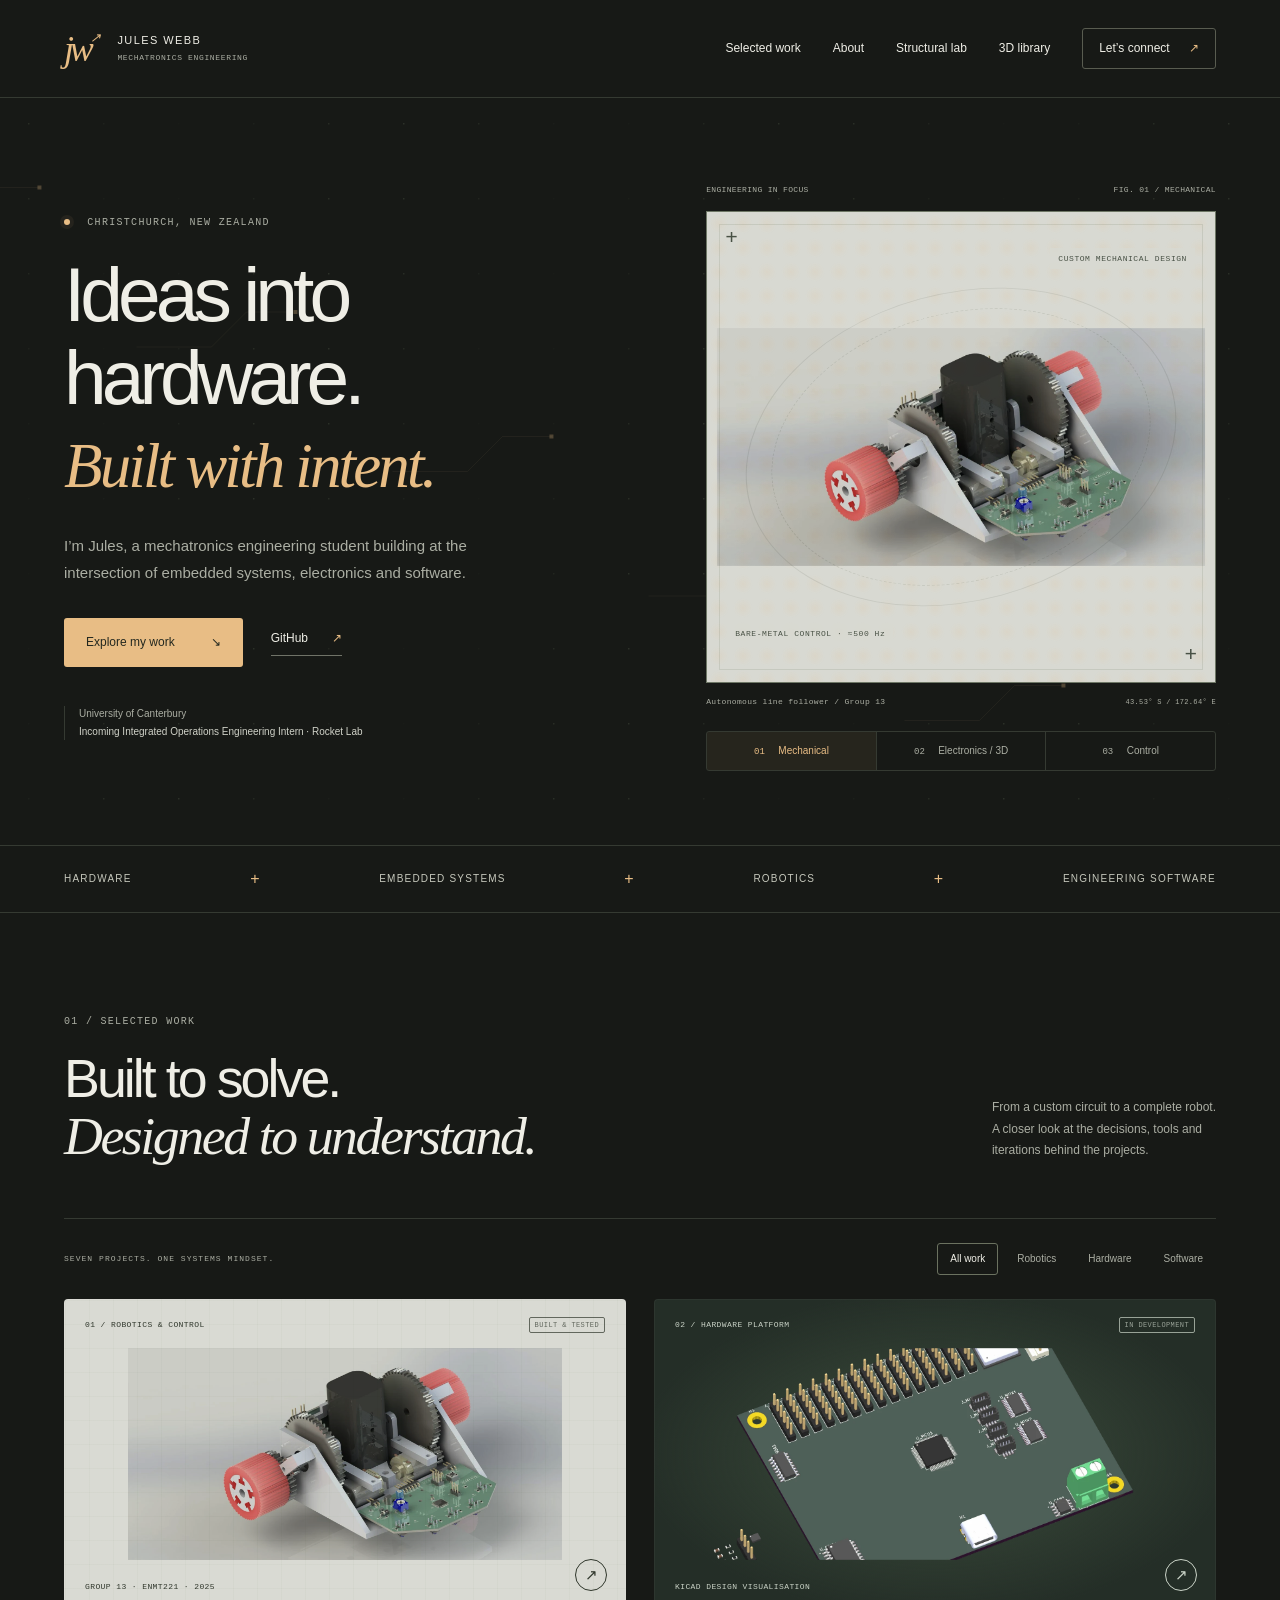
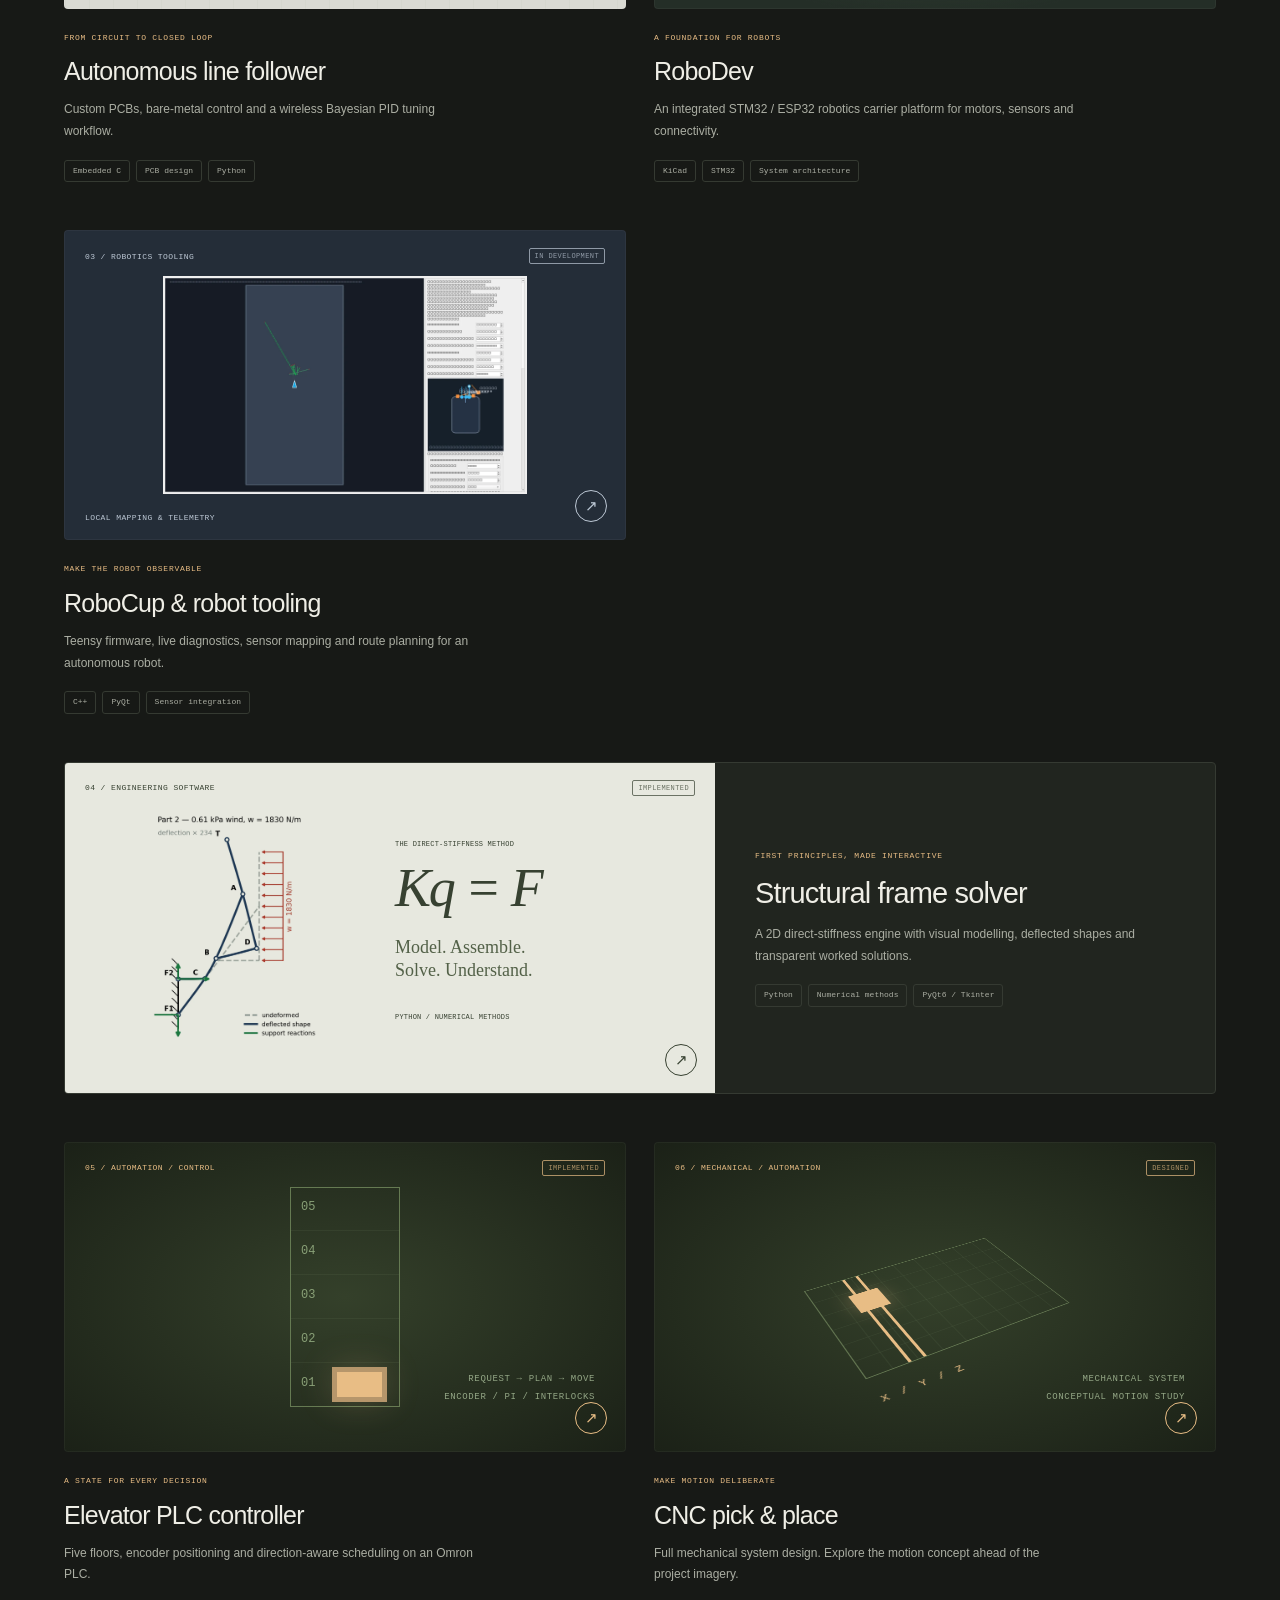
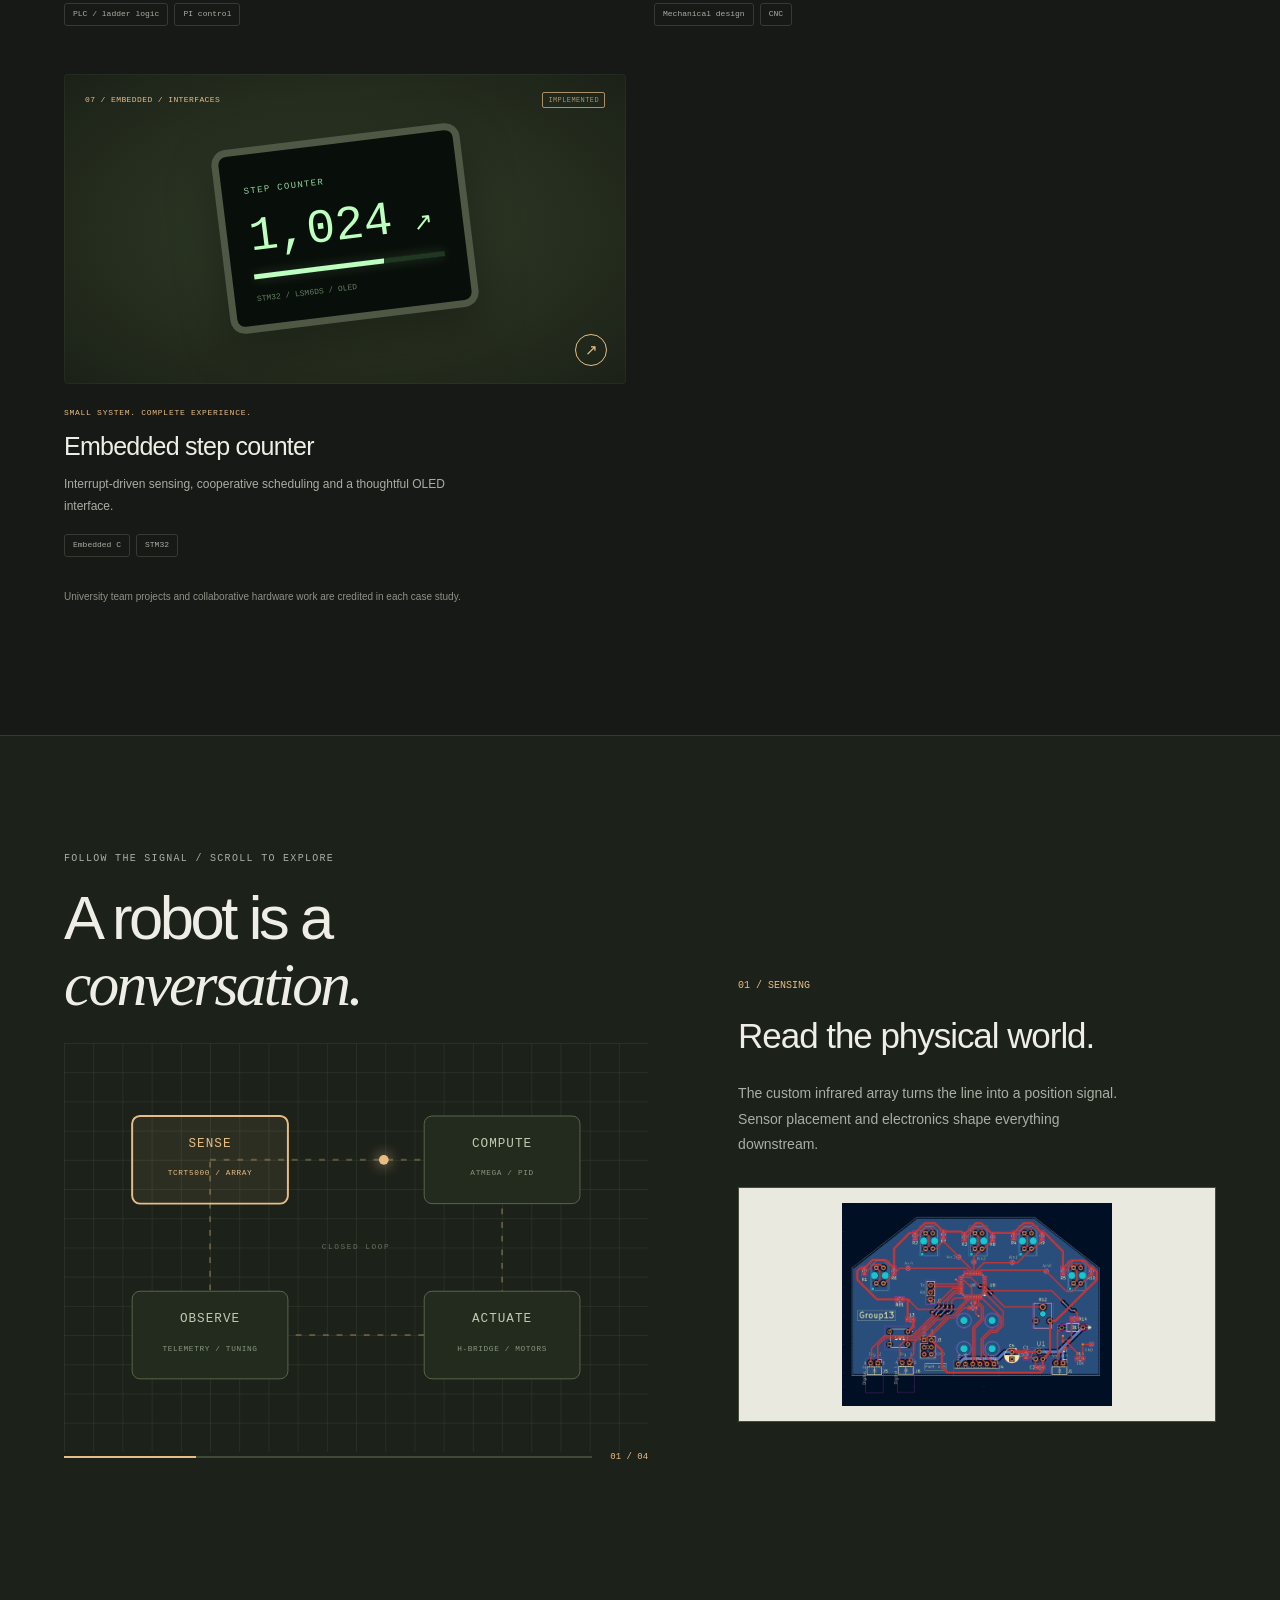
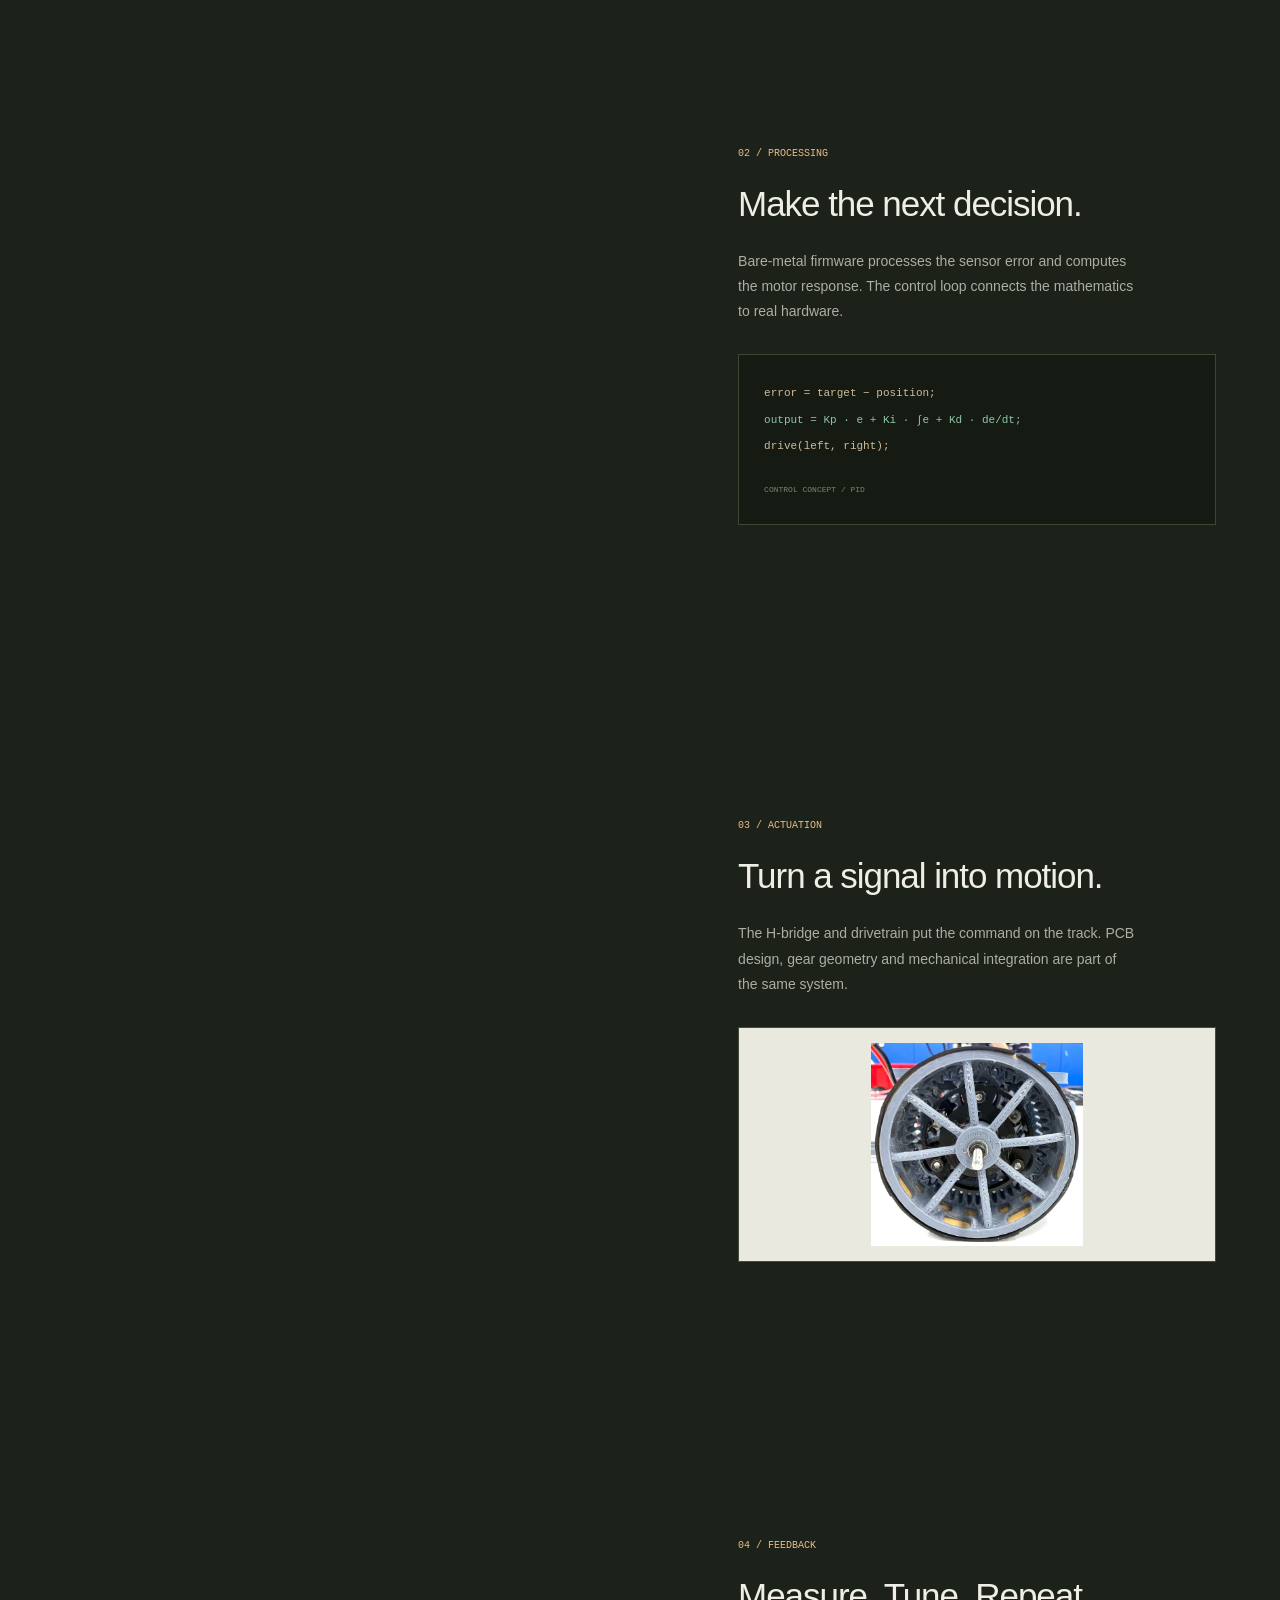
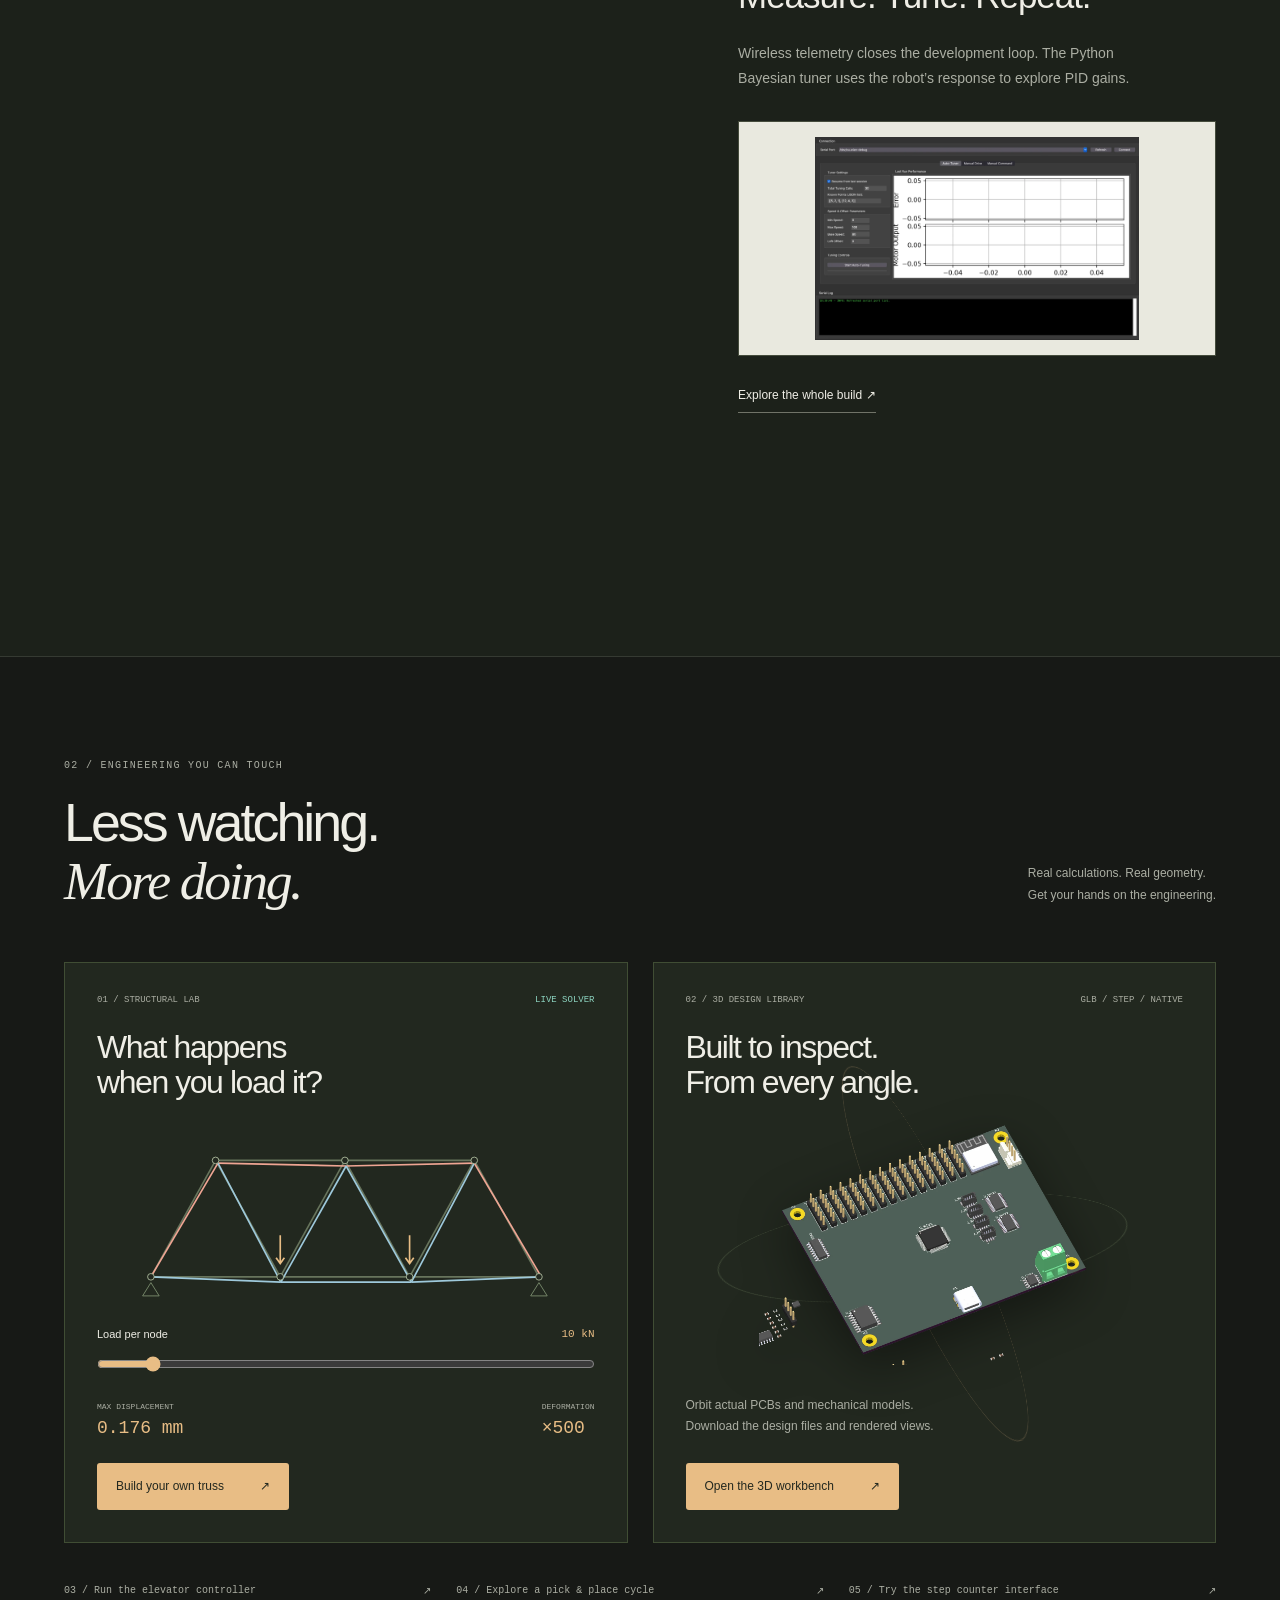
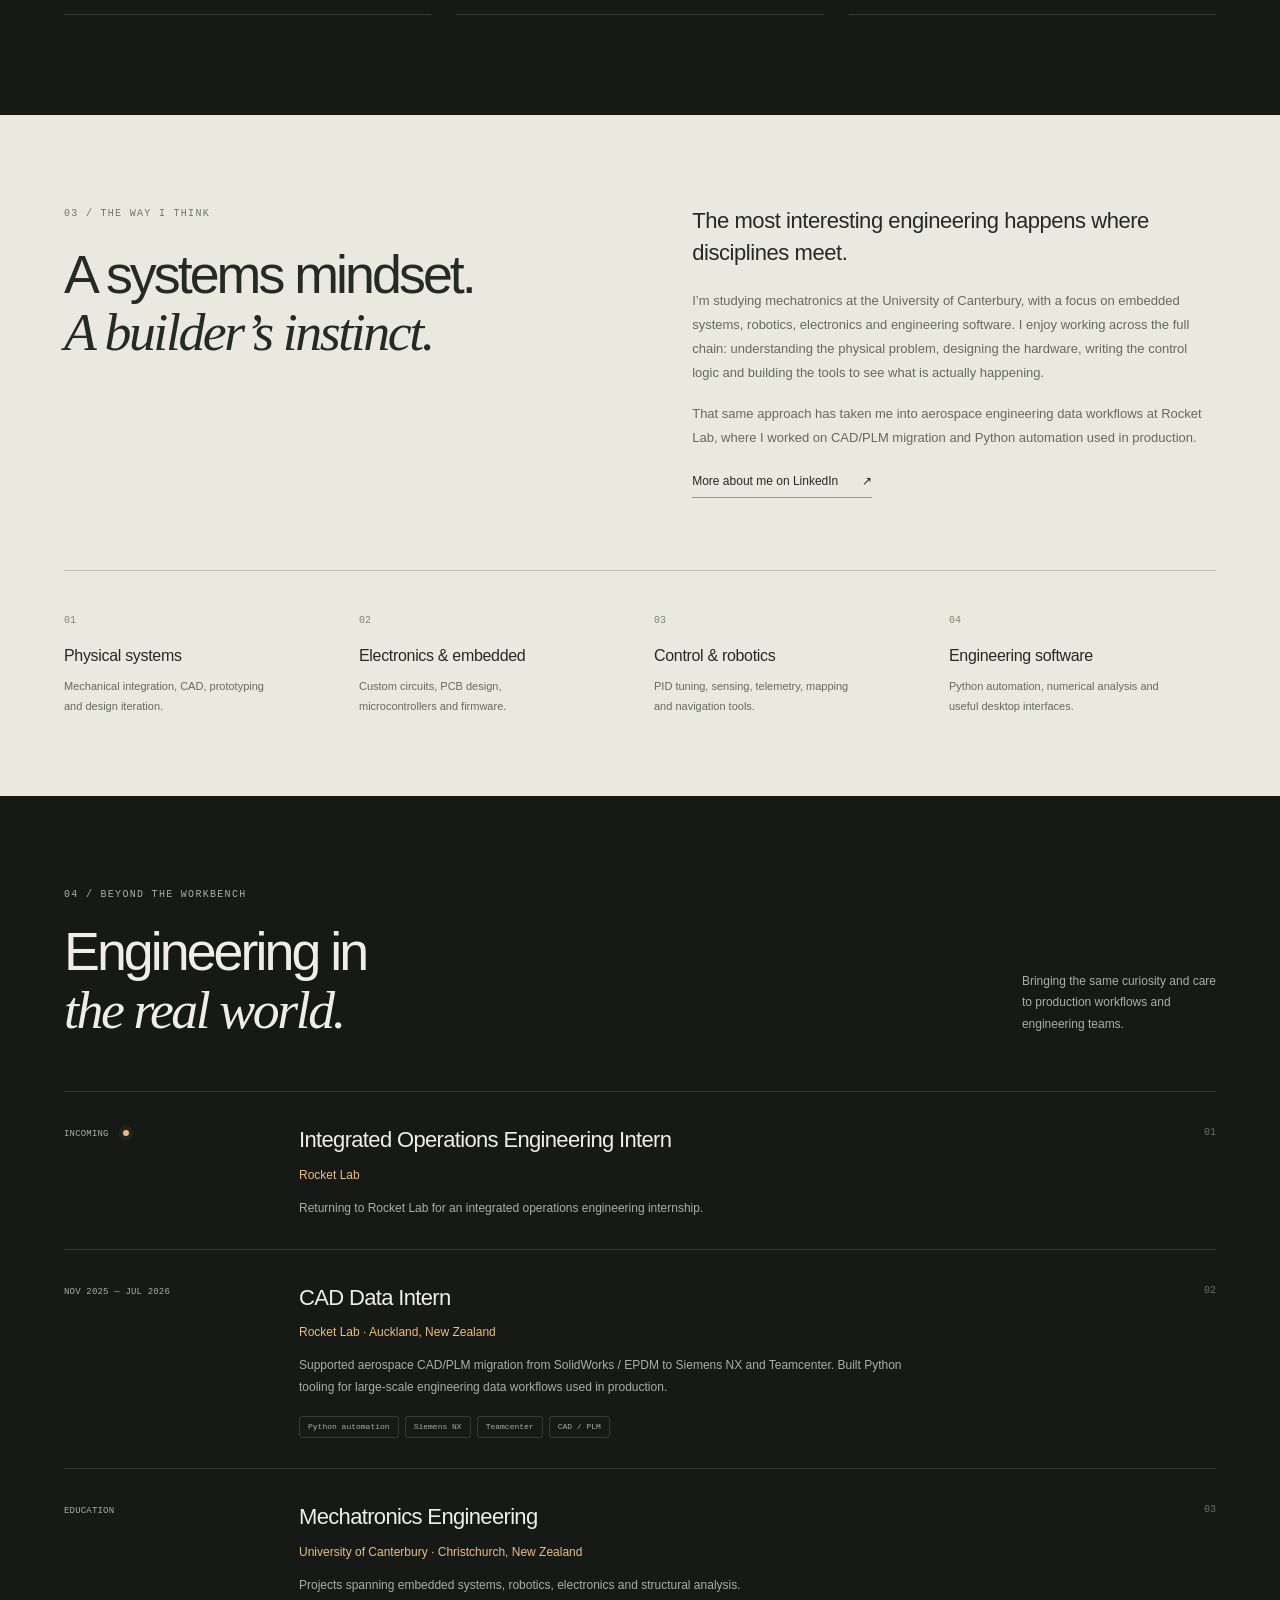
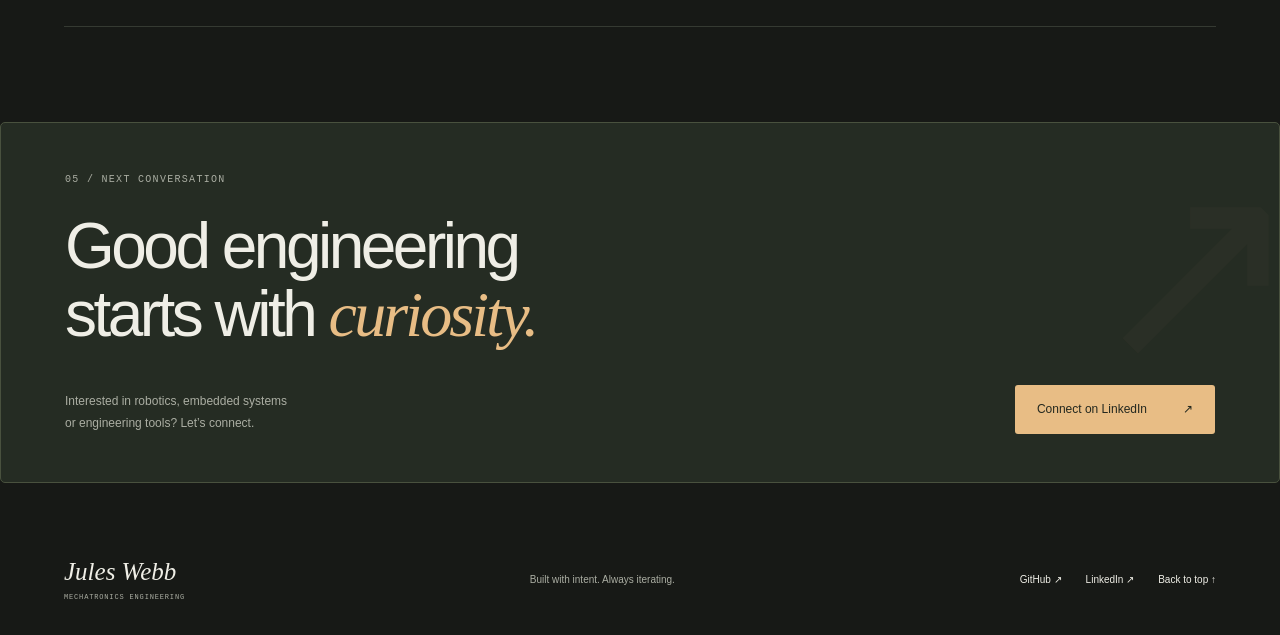
==== commit 75bd9521: "Add interactive engineering labs, scroll motion and actual CAD gallery" ====
--- a/index.html
+++ b/index.html
@@ -15,20 +15,20 @@
   <meta name="twitter:card" content="summary_large_image">
   <link rel="icon" href="assets/favicon.svg" type="image/svg+xml">
   <link rel="stylesheet" href="styles.css">
-  <script defer src="app.js"></script>
+  <link rel="stylesheet" href="interactive.css"><script defer src="app.js"></script><script type="module" src="motion.mjs"></script><script type="module" src="home-lab.mjs"></script><script type="module" src="assets/vendor/model-viewer.min.js"></script>
 </head>
 <body>
   <a class="skip-link" href="#main">Skip to content</a>
   <header class="header">
     <a class="brand" href="./" aria-label="Jules Webb, home"><span class="monogram">jw<span>↗</span></span><span>JULES WEBB<span class="brand-sub">MECHATRONICS ENGINEERING</span></span></a>
     <button class="menu-toggle" aria-expanded="false" aria-controls="navigation">Menu <span>+</span></button>
-    <nav id="navigation" aria-label="Main navigation"><a href="#work">Selected work</a><a href="#about">About</a><a href="#experience">Experience</a><a class="nav-contact" href="#contact">Let’s connect <span>↗</span></a></nav>
+    <nav id="navigation" aria-label="Main navigation"><a href="#work">Selected work</a><a href="#about">About</a><a href="structure-lab.html">Structural lab</a><a href="design-library.html">3D library</a><a class="nav-contact" href="#contact">Let’s connect <span>↗</span></a></nav>
   </header>
   <main id="main">
-    <section class="hero wrap">
+    <section class="hero wrap"><canvas id="hero-field" aria-hidden="true"></canvas>
       <div class="hero-copy">
         <p class="eyebrow"><span class="status-dot"></span> CHRISTCHURCH, NEW ZEALAND</p>
-        <h1>Ideas into<br>hardware.<br><em>Built with intent.</em></h1>
+        <h1><span class="hero-line">Ideas into</span><span class="hero-line">hardware.</span><span class="hero-line"><em>Built with intent.</em></span></h1>
         <p class="hero-description">I’m Jules, a mechatronics engineering student building at the intersection of embedded systems, electronics and software.</p>
         <div class="hero-actions"><a class="button button-accent" href="#work">Explore my work <span>↘</span></a><a class="text-link" href="https://github.com/juleswwebb" target="_blank" rel="noopener noreferrer">GitHub <span>↗</span></a></div>
         <div class="hero-note"><span class="note-line"></span><p>University of Canterbury<br><strong>Incoming Integrated Operations Engineering Intern · Rocket Lab</strong></p></div>
@@ -39,17 +39,17 @@
           <div class="crosshair crosshair-one" aria-hidden="true">+</div><div class="crosshair crosshair-two" aria-hidden="true">+</div>
           <div class="art-orbit" aria-hidden="true"></div>
           <img id="hero-image" src="assets/line-follower.webp" width="1600" height="781" alt="CAD render of the Group 13 line-following robot, showing the chassis, motors and front sensor board" fetchpriority="high">
-          <span class="art-label label-top" id="art-label-top">CUSTOM MECHANICAL DESIGN</span>
+          <model-viewer id="hero-model" hidden alt="Actual line follower sensor PCB in interactive 3D" camera-controls touch-action="pan-y" environment-image="neutral" camera-orbit="35deg 60deg auto" shadow-intensity="1" auto-rotate></model-viewer><span class="art-label label-top" id="art-label-top">CUSTOM MECHANICAL DESIGN</span>
           <span class="art-label label-bottom" id="art-label-bottom">BARE-METAL CONTROL · ≈500 Hz</span>
         </div>
         <div class="art-footer"><span id="view-caption" aria-live="polite">Autonomous line follower / Group 13</span><span class="art-coordinate">43.53° S / 172.64° E</span></div>
-        <div class="view-controls" role="group" aria-label="Explore the robot’s subsystems"><button aria-pressed="true" data-view="mechanical">01 <span>Mechanical</span></button><button aria-pressed="false" data-view="electronics">02 <span>Electronics</span></button><button aria-pressed="false" data-view="control">03 <span>Control</span></button></div>
+        <div class="view-controls" role="group" aria-label="Explore the robot’s subsystems"><button aria-pressed="true" data-view="mechanical">01 <span>Mechanical</span></button><button aria-pressed="false" data-view="electronics">02 <span>Electronics / 3D</span></button><button aria-pressed="false" data-view="control">03 <span>Control</span></button></div>
       </div>
     </section>
     <div class="discipline-strip"><div class="wrap"><span>HARDWARE</span><span class="strip-plus">+</span><span>EMBEDDED SYSTEMS</span><span class="strip-plus">+</span><span>ROBOTICS</span><span class="strip-plus">+</span><span>ENGINEERING SOFTWARE</span></div></div>
     <section id="work" class="work-section wrap">
       <div class="section-heading reveal"><div><p class="eyebrow">01 / SELECTED WORK</p><h2>Built to solve.<br><em>Designed to understand.</em></h2></div><p>From a custom circuit to a complete robot.<br>A closer look at the decisions, tools and<br>iterations behind the projects.</p></div>
-      <div class="work-toolbar"><span class="small-label">FOUR PROJECTS. ONE SYSTEMS MINDSET.</span><div class="filters" role="group" aria-label="Filter projects"><button data-filter="all" aria-pressed="true">All work</button><button data-filter="robotics" aria-pressed="false">Robotics</button><button data-filter="hardware" aria-pressed="false">Hardware</button><button data-filter="software" aria-pressed="false">Software</button></div></div>
+      <div class="work-toolbar"><span class="small-label">SEVEN PROJECTS. ONE SYSTEMS MINDSET.</span><div class="filters" role="group" aria-label="Filter projects"><button data-filter="all" aria-pressed="true">All work</button><button data-filter="robotics" aria-pressed="false">Robotics</button><button data-filter="hardware" aria-pressed="false">Hardware</button><button data-filter="software" aria-pressed="false">Software</button></div></div>
       <div class="project-grid" id="project-grid">
         <a class="project-card project-featured reveal" data-categories="robotics hardware software" href="line-follower.html">
           <div class="project-image image-light"><div class="image-topline"><span>01 / ROBOTICS & CONTROL</span><span class="project-status">BUILT & TESTED</span></div><img src="assets/line-follower.webp" width="1600" height="781" alt="Line-following robot CAD assembly" loading="lazy"><span class="image-caption">GROUP 13 · ENMT221 · 2025</span><span class="project-arrow" aria-hidden="true">↗</span></div>
@@ -67,20 +67,20 @@
           <div class="project-image image-frame"><div class="image-topline"><span>04 / ENGINEERING SOFTWARE</span><span class="project-status">IMPLEMENTED</span></div><div class="frame-presentation"><img src="assets/frame-analysis.webp" width="856" height="1145" alt="Structural frame analysis showing undeformed and deflected shapes with support reactions" loading="lazy"><div class="frame-equation" aria-hidden="true"><span>THE DIRECT-STIFFNESS METHOD</span><strong>Kq = F</strong><p>Model. Assemble.<br>Solve. Understand.</p><span>PYTHON / NUMERICAL METHODS</span></div></div><span class="project-arrow" aria-hidden="true">↗</span></div>
           <div class="project-info"><div><p class="eyebrow">FIRST PRINCIPLES, MADE INTERACTIVE</p><h3>Structural frame solver</h3><p>A 2D direct-stiffness engine with visual modelling, deflected shapes and transparent worked solutions.</p></div><div class="tags"><span>Python</span><span>Numerical methods</span><span>PyQt6 / Tkinter</span></div></div>
         </a>
-      </div>
+<a class="project-card reveal" data-categories="hardware software" href="elevator-plc.html"><div class="project-image interactive-card-art elevator-card"><div class="image-topline"><span>05 / AUTOMATION / CONTROL</span><span class="project-status">IMPLEMENTED</span></div><div class="card-elevator"><i></i><span>05</span><span>04</span><span>03</span><span>02</span><span>01</span></div><div class="card-system-label">REQUEST → PLAN → MOVE<br>ENCODER / PI / INTERLOCKS</div><span class="project-arrow" aria-hidden="true">↗</span></div><div class="project-info"><div><p class="eyebrow">A STATE FOR EVERY DECISION</p><h3>Elevator PLC controller</h3><p>Five floors, encoder positioning and direction-aware scheduling on an Omron PLC.</p></div><div class="tags"><span>PLC / ladder logic</span><span>PI control</span></div></div></a><a class="project-card reveal" data-categories="hardware" href="cnc-pick-place.html"><div class="project-image interactive-card-art cnc-card"><div class="image-topline"><span>06 / MECHANICAL / AUTOMATION</span><span class="project-status">DESIGNED</span></div><div class="card-cnc"><div class="card-gantry"><i></i></div><span>X / Y / Z</span></div><div class="card-system-label">MECHANICAL SYSTEM<br>CONCEPTUAL MOTION STUDY</div><span class="project-arrow" aria-hidden="true">↗</span></div><div class="project-info"><div><p class="eyebrow">MAKE MOTION DELIBERATE</p><h3>CNC pick & place</h3><p>Full mechanical system design. Explore the motion concept ahead of the project imagery.</p></div><div class="tags"><span>Mechanical design</span><span>CNC</span></div></div></a><a class="project-card reveal" data-categories="hardware software" href="step-counter.html"><div class="project-image interactive-card-art steps-card"><div class="image-topline"><span>07 / EMBEDDED / INTERFACES</span><span class="project-status">IMPLEMENTED</span></div><div class="card-oled"><span>STEP COUNTER</span><strong>1,024<span>↗</span></strong><i></i><small>STM32 / LSM6DS / OLED</small></div><span class="project-arrow" aria-hidden="true">↗</span></div><div class="project-info"><div><p class="eyebrow">SMALL SYSTEM. COMPLETE EXPERIENCE.</p><h3>Embedded step counter</h3><p>Interrupt-driven sensing, cooperative scheduling and a thoughtful OLED interface.</p></div><div class="tags"><span>Embedded C</span><span>STM32</span></div></div></a>      </div>
       <p class="work-footnote">University team projects and collaborative hardware work are credited in each case study.</p>
     </section>
-    <section id="about" class="about-section">
-      <div class="wrap about-layout"><div class="reveal"><p class="eyebrow">02 / THE WAY I THINK</p><h2>A systems mindset.<br><em>A builder’s instinct.</em></h2></div><div class="about-copy reveal"><p class="large-copy">The most interesting engineering happens where disciplines meet.</p><p>I’m studying mechatronics at the University of Canterbury, with a focus on embedded systems, robotics, electronics and engineering software. I enjoy working across the full chain: understanding the physical problem, designing the hardware, writing the control logic and building the tools to see what is actually happening.</p><p>That same approach has taken me into aerospace engineering data workflows at Rocket Lab, where I worked on CAD/PLM migration and Python automation used in production.</p><a class="text-link dark-link" href="https://www.linkedin.com/in/jules-webb-585821216/" target="_blank" rel="noopener noreferrer">More about me on LinkedIn <span>↗</span></a></div>
+<section class="system-scroll" id="system"><div class="wrap system-scroll-layout"><div class="system-sticky"><p class="eyebrow">FOLLOW THE SIGNAL / SCROLL TO EXPLORE</p><h2>A robot is a<br><em>conversation.</em></h2><div class="system-diagram"><svg viewBox="0 0 600 420" aria-label="Animated diagram of sensing, processing, actuation and feedback"><defs><pattern id="system-grid" width="30" height="30" patternUnits="userSpaceOnUse"><path d="M30 0H0V30" stroke="#353f30" fill="none"/></pattern></defs><rect width="600" height="420" fill="url(#system-grid)"/><path class="signal-path" d="M150 120H450V300H150Z"/><g class="system-module" data-module="0"><rect x="70" y="75" width="160" height="90" rx="8"/><text x="150" y="107">SENSE</text><text x="150" y="136" class="system-subtext">TCRT5000 / ARRAY</text></g><g class="system-module" data-module="1"><rect x="370" y="75" width="160" height="90" rx="8"/><text x="450" y="107">COMPUTE</text><text x="450" y="136" class="system-subtext">ATMEGA / PID</text></g><g class="system-module" data-module="2"><rect x="370" y="255" width="160" height="90" rx="8"/><text x="450" y="287">ACTUATE</text><text x="450" y="316" class="system-subtext">H-BRIDGE / MOTORS</text></g><g class="system-module" data-module="3"><rect x="70" y="255" width="160" height="90" rx="8"/><text x="150" y="287">OBSERVE</text><text x="150" y="316" class="system-subtext">TELEMETRY / TUNING</text></g><circle class="signal-particle" r="5" fill="#e8bd85"/><text x="300" y="212" class="system-centre">CLOSED LOOP</text></svg></div><div class="system-progress"><i></i><span data-system-number>01 / 04</span></div></div><div class="system-steps"><article data-system-step="0"><span>01 / SENSING</span><h3>Read the physical world.</h3><p>The custom infrared array turns the line into a position signal. Sensor placement and electronics shape everything downstream.</p><img src="assets/sensor-pcb.webp" alt="Actual line follower sensor PCB layout" loading="lazy"></article><article data-system-step="1"><span>02 / PROCESSING</span><h3>Make the next decision.</h3><p>Bare-metal firmware processes the sensor error and computes the motor response. The control loop connects the mathematics to real hardware.</p><div class="code-display"><span>error = target − position;</span><span>output = Kp · e + Ki · ∫e + Kd · de/dt;</span><span>drive(left, right);</span><small>CONTROL CONCEPT / PID</small></div></article><article data-system-step="2"><span>03 / ACTUATION</span><h3>Turn a signal into motion.</h3><p>The H-bridge and drivetrain put the command on the track. PCB design, gear geometry and mechanical integration are part of the same system.</p><img src="assets/gearbox.webp" alt="Line follower planetary gearbox design" loading="lazy"></article><article data-system-step="3"><span>04 / FEEDBACK</span><h3>Measure. Tune. Repeat.</h3><p>Wireless telemetry closes the development loop. The Python Bayesian tuner uses the robot’s response to explore PID gains.</p><img src="assets/pid-tuner.webp" alt="Wireless PID tuning tool from the project" loading="lazy"><a class="text-link" href="line-follower.html">Explore the whole build ↗</a></article></div></div></section><section id="playground" class="playground-section wrap"><div class="section-heading reveal"><div><p class="eyebrow">02 / ENGINEERING YOU CAN TOUCH</p><h2>Less watching.<br><em>More doing.</em></h2></div><p>Real calculations. Real geometry.<br>Get your hands on the engineering.</p></div><div class="playground-grid"><div class="live-truss-card reveal"><div class="playground-card-heading"><span>01 / STRUCTURAL LAB</span><span class="live-tag">LIVE SOLVER</span></div><h3>What happens<br>when you load it?</h3><svg id="home-truss" viewBox="0 0 600 260" aria-label="Interactive bridge truss showing amplified deflection"><g id="home-truss-geometry"></g><g id="home-truss-deformed"></g><g id="home-truss-labels"></g></svg><label class="truss-load-control">Load per node <output id="home-load-output">10 kN</output><input id="home-truss-load" type="range" min="0" max="100" value="10" step="1"></label><div class="home-truss-stats"><span>MAX DISPLACEMENT <strong id="home-truss-displacement">—</strong></span><span>DEFORMATION <strong>×500</strong></span></div><a class="button button-accent" href="structure-lab.html">Build your own truss <span>↗</span></a></div><a class="library-preview reveal" href="design-library.html"><div class="playground-card-heading"><span>02 / 3D DESIGN LIBRARY</span><span>GLB / STEP / NATIVE</span></div><h3>Built to inspect.<br>From every angle.</h3><div class="library-orbit"><div class="library-ring ring-one"></div><div class="library-ring ring-two"></div><img src="assets/renders/robodev-signals-isometric.webp" alt="Actual RoboDev PCB render, available as an interactive 3D model" loading="lazy"></div><p>Orbit actual PCBs and mechanical models.<br>Download the design files and rendered views.</p><span class="button button-accent">Open the 3D workbench <span>↗</span></span></a></div><div class="playground-links"><a href="elevator-plc.html">03 / Run the elevator controller <span>↗</span></a><a href="cnc-pick-place.html">04 / Explore a pick & place cycle <span>↗</span></a><a href="step-counter.html">05 / Try the step counter interface <span>↗</span></a></div></section>    <section id="about" class="about-section">
+      <div class="wrap about-layout"><div class="reveal"><p class="eyebrow">03 / THE WAY I THINK</p><h2>A systems mindset.<br><em>A builder’s instinct.</em></h2></div><div class="about-copy reveal"><p class="large-copy">The most interesting engineering happens where disciplines meet.</p><p>I’m studying mechatronics at the University of Canterbury, with a focus on embedded systems, robotics, electronics and engineering software. I enjoy working across the full chain: understanding the physical problem, designing the hardware, writing the control logic and building the tools to see what is actually happening.</p><p>That same approach has taken me into aerospace engineering data workflows at Rocket Lab, where I worked on CAD/PLM migration and Python automation used in production.</p><a class="text-link dark-link" href="https://www.linkedin.com/in/jules-webb-585821216/" target="_blank" rel="noopener noreferrer">More about me on LinkedIn <span>↗</span></a></div>
       <div class="capability-grid"><div class="capability reveal"><span>01</span><h3>Physical systems</h3><p>Mechanical integration, CAD, prototyping and design iteration.</p></div><div class="capability reveal"><span>02</span><h3>Electronics & embedded</h3><p>Custom circuits, PCB design, microcontrollers and firmware.</p></div><div class="capability reveal"><span>03</span><h3>Control & robotics</h3><p>PID tuning, sensing, telemetry, mapping and navigation tools.</p></div><div class="capability reveal"><span>04</span><h3>Engineering software</h3><p>Python automation, numerical analysis and useful desktop interfaces.</p></div></div></div>
     </section>
     <section id="experience" class="experience-section wrap">
-      <div class="section-heading reveal"><div><p class="eyebrow">03 / BEYOND THE WORKBENCH</p><h2>Engineering in<br><em>the real world.</em></h2></div><p>Bringing the same curiosity and care<br>to production workflows and<br>engineering teams.</p></div>
+      <div class="section-heading reveal"><div><p class="eyebrow">04 / BEYOND THE WORKBENCH</p><h2>Engineering in<br><em>the real world.</em></h2></div><p>Bringing the same curiosity and care<br>to production workflows and<br>engineering teams.</p></div>
       <div class="experience-row reveal"><div class="experience-date">INCOMING<span class="status-dot"></span></div><div><h3>Integrated Operations Engineering Intern</h3><p class="experience-company">Rocket Lab</p><p class="experience-description">Returning to Rocket Lab for an integrated operations engineering internship.</p></div><span class="experience-index">01</span></div>
       <div class="experience-row reveal"><div class="experience-date">NOV 2025 — JUL 2026</div><div><h3>CAD Data Intern</h3><p class="experience-company">Rocket Lab · Auckland, New Zealand</p><p class="experience-description">Supported aerospace CAD/PLM migration from SolidWorks / EPDM to Siemens NX and Teamcenter. Built Python tooling for large-scale engineering data workflows used in production.</p><div class="tags"><span>Python automation</span><span>Siemens NX</span><span>Teamcenter</span><span>CAD / PLM</span></div></div><span class="experience-index">02</span></div>
       <div class="experience-row reveal"><div class="experience-date">EDUCATION</div><div><h3>Mechatronics Engineering</h3><p class="experience-company">University of Canterbury · Christchurch, New Zealand</p><p class="experience-description">Projects spanning embedded systems, robotics, electronics and structural analysis.</p></div><span class="experience-index">03</span></div>
     </section>
-    <section id="contact" class="contact-section wrap reveal"><p class="eyebrow">04 / NEXT CONVERSATION</p><h2>Good engineering<br>starts with <em>curiosity.</em></h2><div class="contact-bottom"><p>Interested in robotics, embedded systems<br>or engineering tools? Let’s connect.</p><a class="button button-accent" href="https://www.linkedin.com/in/jules-webb-585821216/" target="_blank" rel="noopener noreferrer">Connect on LinkedIn <span>↗</span></a></div><div class="contact-orbit" aria-hidden="true">↗</div></section>
+    <section id="contact" class="contact-section wrap reveal"><p class="eyebrow">05 / NEXT CONVERSATION</p><h2>Good engineering<br>starts with <em>curiosity.</em></h2><div class="contact-bottom"><p>Interested in robotics, embedded systems<br>or engineering tools? Let’s connect.</p><a class="button button-accent" href="https://www.linkedin.com/in/jules-webb-585821216/" target="_blank" rel="noopener noreferrer">Connect on LinkedIn <span>↗</span></a></div><div class="contact-orbit" aria-hidden="true">↗</div></section>
   </main>
   <footer class="footer wrap"><a class="footer-name" href="./">Jules Webb<span>MECHATRONICS ENGINEERING</span></a><p>Built with intent. Always iterating.</p><div><a href="https://github.com/juleswwebb" target="_blank" rel="noopener noreferrer">GitHub ↗</a><a href="https://www.linkedin.com/in/jules-webb-585821216/" target="_blank" rel="noopener noreferrer">LinkedIn ↗</a><a href="#main">Back to top ↑</a></div></footer>
 </body>
--- a/interactive.css
+++ b/interactive.css
@@ -0,0 +1,12 @@
+/* Motion is progressive enhancement; content and navigation remain usable without it. */
+.scroll-progress{position:fixed;z-index:100;height:2px;top:0;left:0;width:100%;transform:scaleX(var(--scroll-progress,0));transform-origin:left;background:var(--accent);box-shadow:0 0 15px #e8bd8566;pointer-events:none}.hero{position:relative;isolation:isolate}.hero>canvas{position:absolute;inset:0;width:100%;height:100%;opacity:.45;z-index:-1;pointer-events:none}.hero-line{display:block;overflow:hidden;padding-bottom:.04em}.motion-enabled .hero-line{animation:line-arrival 1.15s cubic-bezier(.16,1,.3,1) both}.hero-line:nth-child(2){animation-delay:.13s}.hero-line:nth-child(3){animation-delay:.26s}.motion-enabled .hero-description,.motion-enabled .hero-actions,.motion-enabled .hero-note{animation:soft-arrival 1s .45s both}.motion-enabled .hero-art{animation:soft-arrival 1.4s .3s both}.art-orbit{animation:orbit-drift 22s linear infinite}.art-stage{--pointer-x:50%;--pointer-y:50%;background-image:radial-gradient(circle at var(--pointer-x) var(--pointer-y),#e8bd8520,transparent 58%)}.art-stage img{transform:translateY(var(--hero-parallax,0px)) rotate(var(--hero-rotate,0deg));will-change:transform}.project-card{position:relative}.project-image{position:relative;isolation:isolate;transform-style:preserve-3d;transition:transform .5s cubic-bezier(.2,.8,.2,1),box-shadow .5s;overflow:hidden}.project-image::after{content:"";position:absolute;inset:0;background:radial-gradient(400px circle at var(--card-x,50%) var(--card-y,50%),#ffffff18,transparent 70%);opacity:0;pointer-events:none;transition:opacity .5s;z-index:2}.project-card:hover .project-image::after{opacity:1}.project-card:hover .project-arrow{transform:rotate(45deg);background:var(--accent);color:var(--bg)}.project-arrow{transition:transform .4s,background .4s!important}.project-info h3{transition:color .3s}.project-card:hover h3{color:var(--accent)}.discipline-strip{overflow:hidden;position:relative}.discipline-strip::before{content:"";position:absolute;height:1px;width:20%;background:linear-gradient(90deg,transparent,var(--accent),transparent);top:0;left:-20%;animation:scan-strip 8s linear infinite}.reveal{transition:opacity .9s cubic-bezier(.2,.8,.2,1),transform .9s cubic-bezier(.2,.8,.2,1)!important}.motion-ready .reveal:not(.is-visible){transform:translateY(45px)}.project-grid .reveal:nth-child(even){transition-delay:.12s!important}.section-heading h2,.technical-story h2{max-width:750px}.header nav a.is-current{color:var(--accent)}.button{position:relative;overflow:hidden}.button-accent::before{content:"";position:absolute;inset:-100%;background:linear-gradient(120deg,transparent 40%,#ffffff55 50%,transparent 60%);transform:translateX(-50%);transition:transform .6s}.button-accent:hover::before{transform:translateX(50%)}.button>span{transition:transform .3s}.button:hover>span{transform:translate(3px,-3px)}
+.system-scroll{background:#1c211a;border-top:1px solid var(--line);border-bottom:1px solid var(--line);margin-top:40px}.system-scroll-layout{display:grid;grid-template-columns:1.1fr .9fr;gap:90px;position:relative}.system-sticky{position:sticky;top:30px;align-self:start;height:calc(100vh - 60px);min-height:550px;max-height:850px;display:flex;flex-direction:column;justify-content:center;padding:30px 0}.system-sticky h2{font-size:clamp(40px,4.8vw,68px)}.system-sticky>.eyebrow{margin-bottom:18px}.system-diagram{margin-top:26px;position:relative}.system-diagram svg{width:100%;display:block}.signal-path{fill:none;stroke:#e8bd8550;stroke-width:2;stroke-dasharray:6 8}.system-module rect{fill:#232b1f;stroke:#5a674d;stroke-width:1;transition:fill .4s,stroke .4s}.system-module text{fill:#becbb2;text-anchor:middle;font:13px var(--mono);letter-spacing:.08em}.system-module .system-subtext{fill:#86977b;font-size:8px}.system-module.active rect{stroke:var(--accent);fill:#e8bd8515;stroke-width:2}.system-module.active text{fill:var(--accent)}.system-centre{fill:#64715a;font:8px var(--mono);text-anchor:middle;letter-spacing:.2em}.signal-particle{filter:drop-shadow(0 0 7px #e8bd85)}.system-progress{display:flex;align-items:center;gap:18px;font:9px var(--mono);color:var(--accent)}.system-progress>i{height:2px;flex:1;background:#3f4937;position:relative}.system-progress>i::after{content:"";position:absolute;inset:0;background:var(--accent);transform:scaleX(var(--system-progress,.25));transform-origin:left;transition:transform .5s}.system-steps{padding:120px 0}.system-steps article{min-height:80vh;display:flex;flex-direction:column;justify-content:center;padding:40px 0;opacity:.4;transition:opacity .5s,transform .5s;transform:translateY(15px)}.system-steps article.is-active{opacity:1;transform:none}.system-steps article>span{font:10px var(--mono);color:var(--accent);margin-bottom:25px}.system-steps h3{font-size:35px;line-height:1.15;margin-bottom:25px}.system-steps p{font-size:14px;line-height:1.8;max-width:400px}.system-steps img{max-height:235px;width:100%;object-fit:contain;margin:30px 0;background:#e9e9df;padding:15px;border:1px solid #454c3c}.system-steps .text-link{align-self:start;font-size:12px}.code-display{font:11px/2.4 var(--mono);padding:25px;background:#151a13;border:1px solid #3b4731;margin-top:30px;overflow:auto}.code-display>span{display:block;color:#cfbc9a;white-space:nowrap}.code-display>span:nth-child(2){color:#8fc5aa}.code-display small{display:block;font-size:8px;color:#77886a;margin-top:20px}.playground-section{padding-top:100px;padding-bottom:100px}.playground-grid{display:grid;grid-template-columns:1fr 1fr;gap:25px;margin-top:40px}.live-truss-card,.library-preview{background:#22281f;border:1px solid #404d34;padding:32px;min-width:0;position:relative;overflow:hidden}.playground-card-heading{display:flex;justify-content:space-between;gap:20px;font:9px var(--mono);color:var(--muted);margin-bottom:25px}.live-tag{color:#8dd4c0}.playground-grid h3{font-size:32px;line-height:1.1;font-weight:400;letter-spacing:-.045em}.live-truss-card svg{width:100%;display:block;margin-top:10px}.truss-load-control{font-size:11px;display:block}.truss-load-control output{float:right;color:var(--accent);font-family:var(--mono)}input[type=range]{accent-color:var(--accent);width:100%;cursor:pointer;margin:12px 0}.home-truss-stats{display:flex;justify-content:space-between;gap:20px;margin:18px 0 25px;font:8px var(--mono);color:var(--muted)}.home-truss-stats strong{display:block;font:18px var(--mono);color:var(--accent);margin-top:7px}.playground-grid .button{font-size:12px;padding:14px 19px}.library-preview{display:flex;flex-direction:column}.library-preview p{font-size:12px;line-height:1.8;margin:15px 0 25px}.library-preview>.button{align-self:start;margin-top:auto}.library-orbit{min-height:240px;position:relative;display:grid;place-items:center;flex:1;perspective:800px}.library-orbit img{position:relative;width:90%;height:250px;object-fit:contain;filter:drop-shadow(0 15px 25px #0006);animation:pcb-float 8s ease-in-out infinite}.library-ring{position:absolute;width:85%;height:80%;border:1px solid #74836055;border-radius:50%;transform:rotateX(65deg) rotateZ(-20deg)}.ring-two{transform:rotateX(55deg) rotateY(55deg) rotateZ(50deg);border-color:#e8bd8535;animation:ring-orbit 14s ease-in-out infinite}.playground-links{display:flex;gap:25px;margin-top:25px;flex-wrap:wrap}.playground-links a{display:flex;justify-content:space-between;align-items:center;gap:20px;flex:1;min-width:220px;border-bottom:1px solid var(--line);padding:17px 0;font:10px var(--mono);color:var(--muted)}.playground-links a:hover{color:var(--accent)}.interactive-card-art{background:radial-gradient(ellipse at center,#34402a,#1b2117);color:var(--accent);display:grid;place-items:center}.card-system-label{position:absolute;right:30px;bottom:45px;text-align:right;font:9px/2 var(--mono);color:#94a786;letter-spacing:.07em}.card-elevator{border:1px solid #657a52;width:110px;height:220px;position:relative;background:repeating-linear-gradient(0deg,transparent 0px,transparent 43px,#63735455 44px)}.card-elevator>span{display:block;height:44px;font:12px var(--mono);padding:12px 10px;color:#89a077}.card-elevator>i{width:55px;height:35px;background:#e8bd85;border:5px solid #b6966b;position:absolute;right:12px;bottom:4px;box-shadow:0 0 35px #e8bd8533;animation:elevator-travel 10s ease-in-out infinite}.card-cnc{width:220px;height:150px;border:1px solid #627550;transform:perspective(600px) rotateX(55deg) rotateZ(-30deg);background:repeating-linear-gradient(90deg,transparent 0,transparent 24px,#5d705055 25px),repeating-linear-gradient(0deg,transparent 0,transparent 24px,#5d705055 25px);position:relative}.card-gantry{height:100%;width:18px;position:absolute;left:40px;border-left:3px solid #e8bd85;border-right:3px solid #e8bd85;animation:gantry-travel 7s ease-in-out infinite}.card-gantry>i{position:absolute;width:32px;height:32px;left:-9px;top:30px;background:var(--accent);box-shadow:0 0 22px #e8bd8555;animation:gantry-head 4s ease-in-out infinite}.card-cnc>span{position:absolute;bottom:-35px;font:11px var(--mono);letter-spacing:.2em}.card-oled{border:7px solid #4f5845;border-radius:15px;background:#080e09;width:250px;padding:22px;transform:rotate(-7deg);box-shadow:0 15px 50px #0005}.card-oled>span{font:9px var(--mono);color:#8fd4a0;letter-spacing:.15em}.card-oled strong{font:48px var(--mono);display:block;color:#bcffbe;margin:10px 0}.card-oled strong>span{font-size:24px;margin-left:20px;display:inline-block;animation:step-bounce 2s ease-in-out infinite}.card-oled i{display:block;width:100%;height:5px;background:linear-gradient(90deg,#bcffbe 68%,#203722 68%);box-shadow:0 0 12px #bcffbe33}.card-oled small{display:block;font:8px var(--mono);margin-top:15px;color:#637d61}
+.gallery-intro{padding:65px 0 45px}.gallery-intro h1{font-size:clamp(50px,7vw,90px)}.gallery-intro>p:last-child{max-width:560px;margin-top:24px}.model-workbench{display:grid;grid-template-columns:270px minmax(0,1fr);border:1px solid var(--line);background:#1d231a}.model-browser{border-right:1px solid var(--line);padding:22px 16px;min-width:0}.model-browser label{display:block;font:8px var(--mono);color:var(--muted);letter-spacing:.1em;margin-bottom:18px}.model-browser input,.model-browser select{display:block;width:100%;background:#141a12;color:var(--ink);border:1px solid #455039;padding:11px;margin-top:8px;font:11px var(--sans);border-radius:3px}.model-list{max-height:650px;overflow-y:auto;scrollbar-width:thin}.model-list button{width:100%;text-align:left;display:block;padding:14px 12px;border-bottom:1px solid #343e2c;font-size:11px;border-left:2px solid transparent;transition:background .2s,color .2s}.model-list button span{display:block;font:8px var(--mono);color:var(--muted);margin-top:5px}.model-list button:hover{background:#333e2b}.model-list button[aria-pressed=true]{background:#e8bd8510;border-left-color:var(--accent);color:var(--accent)}.model-library-count{font:9px var(--mono);color:var(--muted);padding-top:20px;border-top:1px solid var(--line)}.model-detail{min-width:0}.model-stage{position:relative;background:radial-gradient(ellipse at center,#394332,#20261d);height:530px;transition:background .3s}.model-stage.light-studio{background:radial-gradient(ellipse at center,#faf9f3,#bfc6b7)}.model-stage-top,.model-stage-bottom{position:absolute;left:24px;right:24px;display:flex;justify-content:space-between;align-items:center;gap:15px;font:8px var(--mono);letter-spacing:.08em;color:#b3c0a6;z-index:1;pointer-events:none}.model-stage-top{top:20px}.model-stage-bottom{bottom:20px}.model-stage-bottom button{pointer-events:auto;border:1px solid #647159;padding:8px 12px;border-radius:30px;font:9px var(--mono);color:var(--ink);background:#20291abb}.model-stage-bottom button[aria-pressed=true]{background:var(--accent);color:var(--bg)}.model-stage.light-studio .model-stage-top,.model-stage.light-studio .model-stage-bottom{color:#3c4732}model-viewer{width:100%;height:100%;--poster-color:transparent;--progress-bar-color:var(--accent);--progress-bar-height:2px;outline-offset:-5px}.model-loading{position:absolute;inset:45% 20% auto;text-align:center;font:9px var(--mono);letter-spacing:.15em;color:var(--accent)}.model-loading>i{display:block;height:2px;background:linear-gradient(90deg,transparent,var(--accent),transparent);margin:16px;animation:loading-scan 1.5s infinite}.model-camera-controls{display:flex;flex-wrap:wrap;gap:6px;padding:15px 20px;border-top:1px solid var(--line);border-bottom:1px solid var(--line)}.model-camera-controls button{padding:8px 11px;font-size:10px;border:1px solid #435139;background:#26301f;border-radius:3px}.model-camera-controls button[aria-pressed=true],.model-camera-controls button:hover{border-color:var(--accent);color:var(--accent)}.model-camera-controls button:disabled{opacity:.4}.model-description{padding:28px}.model-description .eyebrow{margin-bottom:10px}.model-description h2{font-size:31px;margin-bottom:14px;line-height:1.2}.model-description>p:not(.eyebrow){font-size:12px;max-width:600px}.model-downloads{display:flex;gap:10px;flex-wrap:wrap;margin-top:20px}.model-downloads a{font:10px var(--mono);padding:9px 13px;border:1px solid var(--line);border-radius:3px}.model-downloads a:hover{border-color:var(--accent);color:var(--accent)}.model-renders{display:grid;grid-template-columns:repeat(3,1fr);gap:8px;padding:0 28px 25px}.render-download{background:#e5e9df;border:1px solid #536347;padding:8px;transition:transform .3s}.render-download:hover{transform:translateY(-4px)}.render-download img{height:115px;width:100%;object-fit:contain}.render-download span{display:block;text-align:center;font:8px var(--mono);color:#293321;padding:5px}.archive-section{padding:90px 0 50px}.archive-section h2{font-size:45px}.archive-grid{display:grid;grid-template-columns:repeat(3,1fr);gap:12px;margin:35px 0}.archive-grid a{border:1px solid var(--line);padding:23px;display:flex;flex-direction:column;gap:15px;background:#20271c;transition:border-color .3s,transform .3s}.archive-grid a:hover{border-color:var(--accent);transform:translateY(-3px)}.archive-grid strong{font-size:16px;font-weight:400;line-height:1.4}.archive-grid span{font:8px var(--mono);color:var(--muted)}.archive-grid span:last-child{color:var(--accent)}.project-credit{font:10px/1.9 var(--mono);border-top:1px solid var(--line);padding-top:25px;margin:35px 0 55px}.case-model-preview{display:grid;grid-template-columns:1fr 1.3fr;align-items:center;gap:40px;border:1px solid var(--line);padding:30px;background:#232a1f;margin-bottom:30px}.case-model-preview h2{font-size:43px}.case-model-preview p:not(.eyebrow){font-size:12px;margin:23px 0}.case-model-preview model-viewer{height:390px;background:radial-gradient(#46523b,transparent)}.case-model-preview .button{font-size:11px}.lab-invitation{padding:40px;background:#263021;display:flex;justify-content:space-between;align-items:center;gap:40px;border:1px solid #536348;margin-bottom:35px}.lab-invitation h2{font-size:44px}.lab-invitation p:not(.eyebrow){max-width:550px;margin-top:20px;font-size:13px}.lab-invitation .button{flex-shrink:0}.interactive-demo{background:#1e261a;border:1px solid #45513b;padding:35px;position:relative;overflow:hidden;margin-bottom:40px}.demo-heading{display:flex;justify-content:space-between;align-items:start;gap:20px}.demo-heading .eyebrow{margin-bottom:15px}.demo-heading h2{font-size:48px}.demo-badge{font:9px var(--mono);color:#9cbd88;padding:8px 12px;border:1px solid #536b44;border-radius:20px;white-space:nowrap}.demo-note{font:9px/1.9 var(--mono);border-top:1px solid #3c4a33;padding-top:20px;margin-top:25px;max-width:900px}.interactive-demo button:not(.button){border:1px solid #526047;background:#26321f;border-radius:4px;padding:10px 15px;font-size:11px;transition:background .2s,border-color .2s}.interactive-demo button:not(.button):hover{border-color:var(--accent)}.technical-story{display:grid;grid-template-columns:1fr 1fr;gap:70px;margin:65px 0}.technical-story h2{font-size:38px;line-height:1.15;margin-bottom:25px}.technical-story p:not(.eyebrow){font-size:13px;margin-bottom:20px;line-height:1.9}.awaiting-assets{display:flex;align-items:center;gap:30px;padding:38px;border:1px dashed #57614a;background:#20261c}.awaiting-assets>span{font-size:55px;color:var(--accent)}.awaiting-assets .eyebrow{margin-bottom:10px}.awaiting-assets h3{font-size:24px;margin-bottom:10px}.awaiting-assets p:not(.eyebrow){font-size:12px}
+.elevator-layout{display:grid;grid-template-columns:1fr 1fr;gap:45px;margin-top:35px}.elevator-shaft{height:430px;position:relative;padding-right:90px;margin-left:25px}.shaft-track{position:absolute;left:12%;top:0;bottom:0;width:55%;border-left:2px solid #667b56;border-right:2px solid #667b56;background:repeating-linear-gradient(0deg,transparent,transparent 84px,#53674340 85px)}.hall-floors{position:absolute;inset:0 0 0 0;display:flex;flex-direction:column;justify-content:space-between}.hall-floor{height:86px;display:flex;justify-content:space-between;align-items:center;position:relative;border-bottom:1px solid #53674360}.hall-floor>span{font:16px var(--mono);color:#90a77d}.hall-floor>div{display:flex;gap:6px}.hall-floor button{width:34px;height:34px;padding:0!important;font-size:18px!important;position:relative;z-index:2}.hall-floor button[aria-pressed=true],.car-buttons button[aria-pressed=true]{background:var(--accent);color:var(--bg);box-shadow:0 0 15px #e8bd8525}.elevator-car{position:absolute;left:17%;width:45%;height:72px;bottom:5px;border:3px solid #b8c8aa;background:#1a2315;z-index:1;overflow:hidden;transform:translateY(var(--car-y,0px));will-change:transform}.car-interior{display:grid;place-items:center;height:100%;background:radial-gradient(#887154,#322c20);color:#e8bd85;font:24px var(--serif);font-style:italic}.car-door{position:absolute;top:0;bottom:0;width:50%;background:linear-gradient(90deg,#718064,#536147);border:1px solid #93a185;transition:transform .8s cubic-bezier(.2,.8,.2,1)}.door-left{left:0}.door-right{right:0}.door-open .door-left{transform:translateX(-100%)}.door-open .door-right{transform:translateX(100%)}.car-light{position:absolute;top:2px;left:10%;right:10%;height:2px;background:#e8bd85;box-shadow:0 0 8px #e8bd85}.elevator-console{display:flex;flex-direction:column;gap:18px}.floor-display{padding:20px 25px;background:#111a0c;border:1px solid #4d643b;display:flex;flex-wrap:wrap;justify-content:space-between;align-items:center}.floor-display>span{font:9px var(--mono);color:#9cb08c}.floor-display strong{font:58px var(--mono);color:#e8bd85;line-height:1.1}.floor-display>span:last-child{flex-basis:100%;color:#8dd4c0;margin-top:12px}.car-buttons{display:flex;gap:8px}.car-buttons button{flex:1;font:18px var(--mono)!important}.door-buttons{display:flex;gap:8px}.door-buttons button{flex:1}.elevator-readouts{display:grid;grid-template-columns:1fr 1fr;gap:18px}.elevator-readouts span{display:block;font:8px var(--mono);color:#8ba17b;margin-bottom:5px}.elevator-readouts strong{font:12px var(--mono);color:#c0ccb5;word-break:break-word}.state-rail{display:flex;gap:5px;flex-wrap:wrap}.state-rail span{font:7px var(--mono);color:#819273;padding:5px 7px;border:1px solid #405036;border-radius:20px}.state-rail span.active{color:var(--accent);border-color:var(--accent);background:#e8bd8510}.elevator-console>button:last-child{align-self:start;font-size:10px}.cnc-layout{display:grid;grid-template-columns:1.7fr 1fr;gap:35px;margin-top:30px}.cnc-viewport{position:relative;background:#182015;border:1px solid #3f5034}.cnc-viewport svg{width:100%;display:block}.svg-label{fill:#8ba17b;font:10px var(--mono);letter-spacing:.1em}.cnc-live-coordinate{position:absolute;bottom:15px;right:15px;color:var(--accent);font:9px var(--mono)}.cnc-controls{display:flex;flex-direction:column;justify-content:center;gap:20px}.cnc-controls>.eyebrow{margin-bottom:0}.cnc-controls label{display:block;font:10px var(--mono);color:var(--muted)}.cnc-controls output{float:right;color:var(--accent)}.cnc-controls .button{font-size:11px;padding:13px 19px;justify-content:space-between;display:flex}.cnc-controls .small-label{color:#8dd4c0}.step-layout{display:grid;grid-template-columns:1fr 1fr;gap:70px;align-items:center;margin:45px 20px 30px}.step-device{border:2px solid #57654c;background:linear-gradient(140deg,#38482d,#202a19);padding:35px;border-radius:25px;position:relative;box-shadow:0 20px 45px #0004;transform:rotate(-3deg);max-width:400px}.device-screw{position:absolute;width:7px;height:7px;border-radius:50%;border:1px solid #b7c6a8;background:#718361;top:14px}.screw-a{left:18px}.screw-b{right:18px}.oled-display{background:#081209;border:5px solid #172712;border-radius:3px;padding:22px 18px;color:#baffba;text-shadow:0 0 12px #9dff9920;font-family:var(--mono);min-height:180px;display:flex;flex-direction:column}.oled-display>span{font-size:11px}.oled-display>strong{font-size:44px;font-weight:400;line-height:1.3;letter-spacing:-.04em;overflow-wrap:anywhere}.oled-display>span:nth-last-child(2){color:#79b275;font-size:10px}.oled-meter{margin-top:auto;padding-top:18px;height:24px}.oled-meter>div{height:4px;width:0;background:#baffba;transition:width .3s;box-shadow:0 0 15px #9dff9940}.progress-leds{display:flex;gap:10px;justify-content:center;margin:22px 0}.progress-leds i{width:7px;height:7px;border-radius:50%;background:#2f4625;border:1px solid #60834d;transition:background .3s,box-shadow .3s}.progress-leds i.on{background:#a7e576;box-shadow:0 0 10px #a7e57680}.device-label{text-align:center;font:7px var(--mono);color:#889b7a;letter-spacing:.1em}.joystick-controls{display:flex;justify-content:center;gap:10px;margin-top:18px}.step-controls{display:flex;flex-direction:column;gap:18px}.step-controls .eyebrow{margin-bottom:0}.step-controls .button{justify-content:space-between;font-size:12px}.step-controls>label{font:10px var(--mono);color:var(--muted);margin-top:8px}.step-controls output{float:right;color:var(--accent)}.step-signal{border:1px solid #405335;background:#172113;padding:12px}.step-signal>span{font:7px var(--mono);color:#8ba17b}.step-signal svg{display:block;width:100%}.goal-hit .oled-display{animation:goal-pulse .5s 3}.goal-hit .progress-leds i{background:var(--accent);box-shadow:0 0 15px #e8bd85}.step-controls>button:last-child{align-self:start}
+@keyframes line-arrival{from{opacity:0;transform:translateY(50px);filter:blur(5px)}to{opacity:1;transform:translateY(0);filter:blur(0)}}@keyframes soft-arrival{from{opacity:0;transform:translateY(22px)}to{opacity:1;transform:translateY(0)}}@keyframes orbit-drift{to{transform:rotate(360deg)}}@keyframes scan-strip{to{left:120%}}@keyframes pcb-float{0%,100%{transform:translateY(0) rotate(-3deg)}50%{transform:translateY(-12px) rotate(3deg)}}@keyframes ring-orbit{50%{transform:rotateX(65deg) rotateY(75deg) rotateZ(90deg)}}@keyframes elevator-travel{0%,10%,100%{transform:translateY(0)}35%,45%{transform:translateY(-175px)}65%,75%{transform:translateY(-88px)}}@keyframes gantry-travel{50%{left:165px}}@keyframes gantry-head{50%{top:100px}}@keyframes step-bounce{50%{transform:translateY(-5px)}}@keyframes loading-scan{50%{opacity:.3;transform:scaleX(.4)}}@keyframes goal-pulse{50%{box-shadow:0 0 35px #baffba66}}
+@media(max-width:1050px){.system-scroll-layout{gap:45px}.system-steps h3{font-size:28px}.header nav{gap:18px}.model-workbench{grid-template-columns:220px minmax(0,1fr)}.model-stage{height:450px}.archive-grid{grid-template-columns:1fr 1fr}.step-layout{gap:35px;margin-left:0;margin-right:0}.interactive-demo{padding:25px}.elevator-layout{gap:25px}.elevator-shaft{margin-left:0}.floor-display strong{font-size:45px}.cnc-layout{gap:25px}}
+@media(max-width:760px){.system-scroll-layout{grid-template-columns:1fr;gap:0}.system-sticky{height:440px;min-height:0;top:0;z-index:2;background:#1c211a;padding-top:25px;justify-content:start}.system-sticky>.eyebrow{font-size:8px;margin-bottom:10px}.system-sticky h2{font-size:36px}.system-diagram{margin:10px auto;width:min(100%,340px)}.system-diagram svg{height:235px}.system-progress{font-size:8px}.system-steps{padding-top:15px}.system-steps article{min-height:70vh;padding:40px 20px}.system-steps img{max-height:210px}.playground-section{padding-top:60px;padding-bottom:60px}.playground-grid{grid-template-columns:1fr}.live-truss-card,.library-preview{padding:25px}.playground-grid h3{font-size:29px}.playground-links{gap:0}.library-orbit{min-height:260px}.model-workbench{display:flex;flex-direction:column}.model-browser{border-right:0;border-bottom:1px solid var(--line);display:grid;grid-template-columns:1fr 1fr;gap:12px;padding:15px}.model-browser label{margin:0}.model-list{grid-column:1/-1;max-height:150px;display:grid;grid-template-columns:1fr 1fr;gap:3px}.model-list button{font-size:10px;padding:10px}.model-library-count{grid-column:1/-1;padding-top:10px;font-size:8px}.model-stage{height:410px}.model-stage-top,.model-stage-bottom{left:15px;right:15px;font-size:7px;letter-spacing:0}.model-stage-bottom>span{max-width:170px}.model-description{padding:22px}.model-description h2{font-size:27px}.model-renders{padding:0 22px 22px;gap:5px}.render-download img{height:85px}.render-download{padding:5px}.render-download span{font-size:7px}.gallery-intro{padding-top:40px}.gallery-intro h1{font-size:57px}.gallery-intro>p:last-child{font-size:13px}.archive-section{padding-top:55px}.archive-section h2{font-size:35px}.archive-grid{grid-template-columns:1fr 1fr;gap:8px}.archive-grid a{padding:17px}.archive-grid strong{font-size:13px}.archive-grid span{font-size:7px}.case-model-preview{grid-template-columns:1fr;padding:25px;gap:20px}.case-model-preview h2{font-size:35px}.case-model-preview model-viewer{height:310px}.lab-invitation{padding:25px;flex-direction:column;align-items:start;gap:25px}.lab-invitation h2{font-size:36px}.lab-invitation .button{font-size:12px}.demo-heading h2{font-size:37px}.demo-heading{flex-wrap:wrap}.demo-badge{font-size:7px;padding:5px 9px}.elevator-layout,.cnc-layout,.step-layout{grid-template-columns:1fr}.elevator-shaft{height:350px;max-width:400px;margin:auto;width:100%}.hall-floor{height:70px}.elevator-car{height:59px}.elevator-console{gap:15px}.floor-display strong{font-size:52px}.floor-display>span:last-child{flex-basis:auto}.car-buttons button{padding:12px!important}.technical-story{grid-template-columns:1fr;gap:35px;margin:45px 0}.technical-story h2{font-size:32px}.interactive-demo{padding:23px;margin-bottom:30px}.demo-heading .eyebrow{font-size:8px}.cnc-controls{gap:13px}.cnc-layout{margin-top:20px}.step-layout{gap:30px;margin-top:28px}.step-device{width:100%;margin:auto;max-width:340px;padding:30px}.step-controls .button{max-width:none}.awaiting-assets{padding:22px;gap:20px}.awaiting-assets h3{font-size:19px}.awaiting-assets>span{font-size:35px}.project-credit{font-size:8px}.card-system-label{font-size:7px;right:20px;bottom:30px}.card-elevator{height:185px;width:95px}.card-elevator>span{height:37px;padding:8px}.card-elevator>i{height:28px;width:45px;right:10px;animation-name:elevator-travel-mobile}.card-cnc{width:180px;height:120px}.interactive-card-art{min-height:280px}.model-camera-controls{padding:12px;gap:5px}.model-camera-controls button{font-size:9px;padding:8px}.system-steps p{font-size:13px}}
+@keyframes elevator-travel-mobile{0%,10%,100%{transform:translateY(0)}35%,45%{transform:translateY(-148px)}65%,75%{transform:translateY(-74px)}}
+@media(prefers-reduced-motion:reduce){.hero-line,.hero-art,.hero-description,.hero-actions,.hero-note{animation:none!important}.art-stage img{transform:none!important}.project-image{transform:none!important}.system-steps article{opacity:1;transform:none}.signal-particle{display:none}.reveal{transition:none!important}.project-grid .reveal{transition-delay:0s!important}.library-orbit img,.library-ring,.card-cnc,.step-device{animation:none!important}}
+
+[hidden]{display:none!important}#hero-model{position:absolute;inset:0;z-index:1;width:100%;height:100%}.art-stage[data-view="electronics"]{background:radial-gradient(#3d4931,#1c2318)}.art-stage[data-view="electronics"] .art-label{background:#1c2318b0;color:#b5c4a5}.art-label{pointer-events:none}
